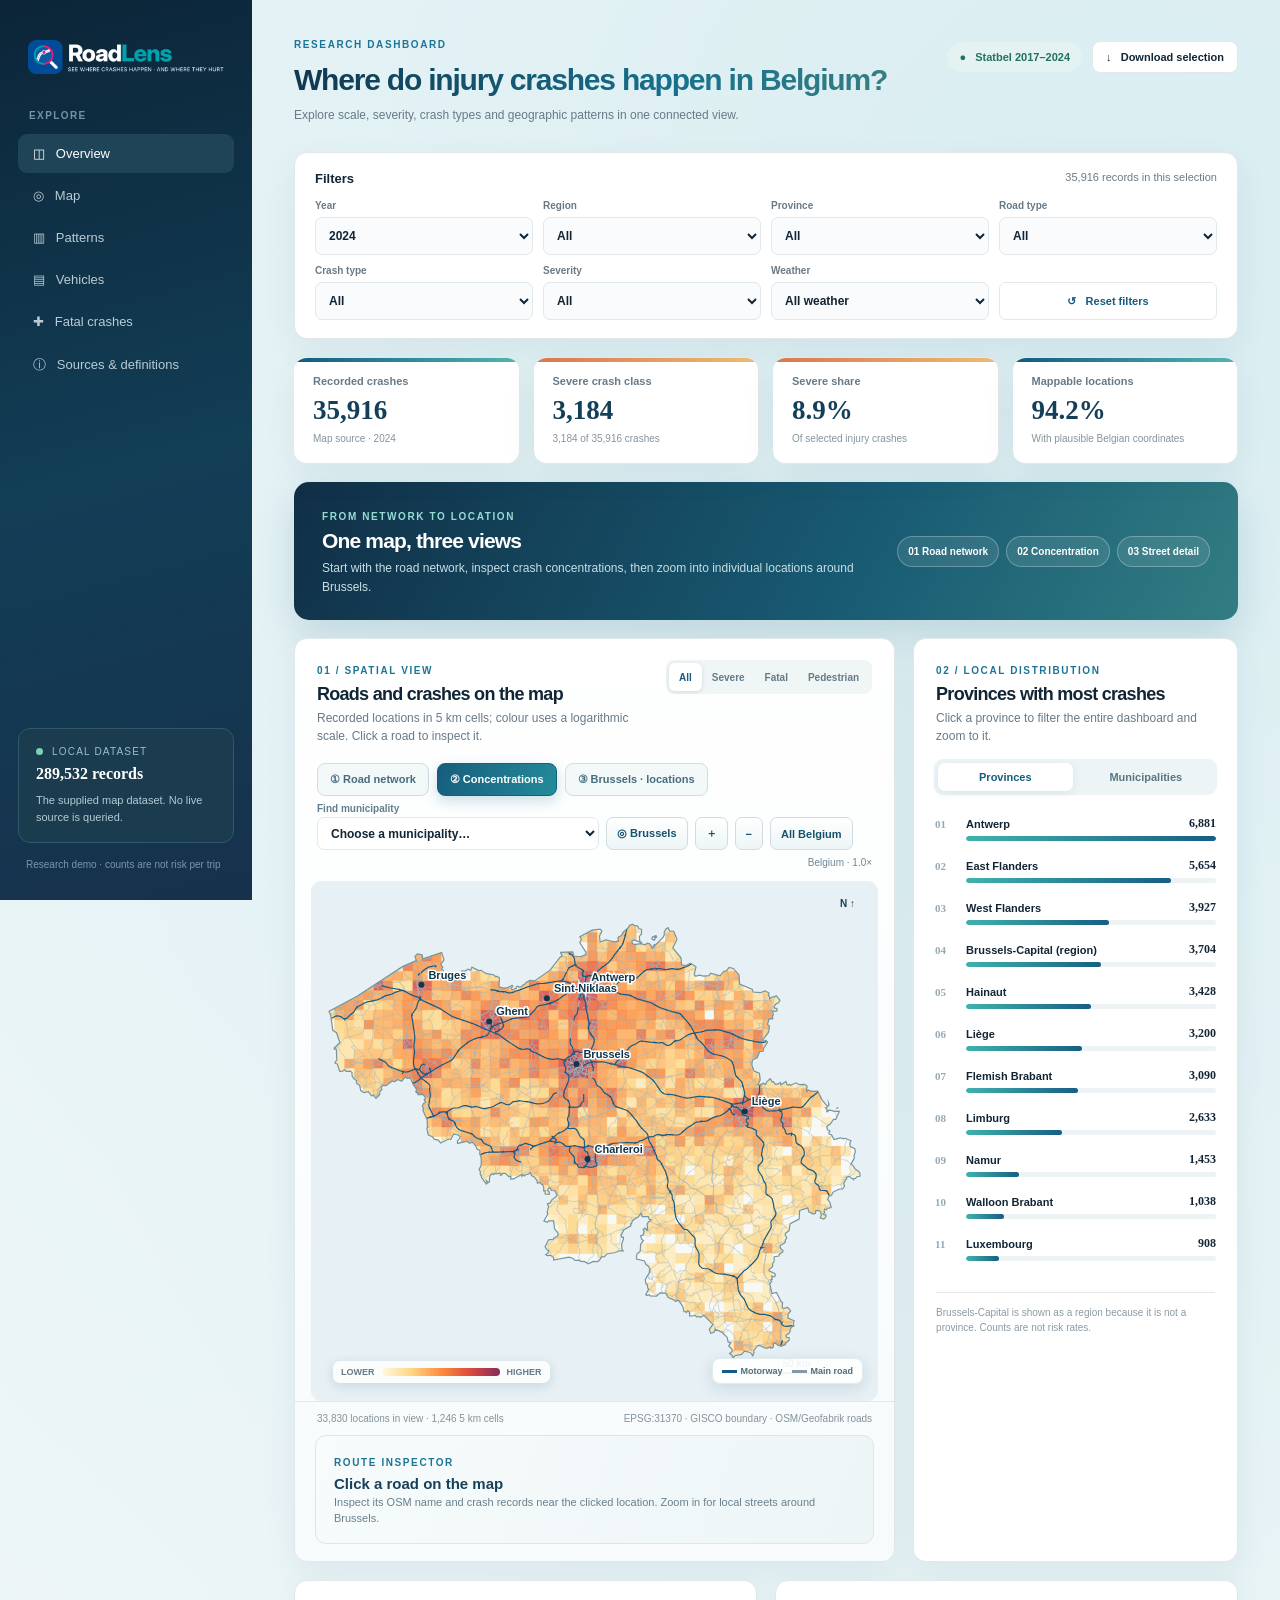
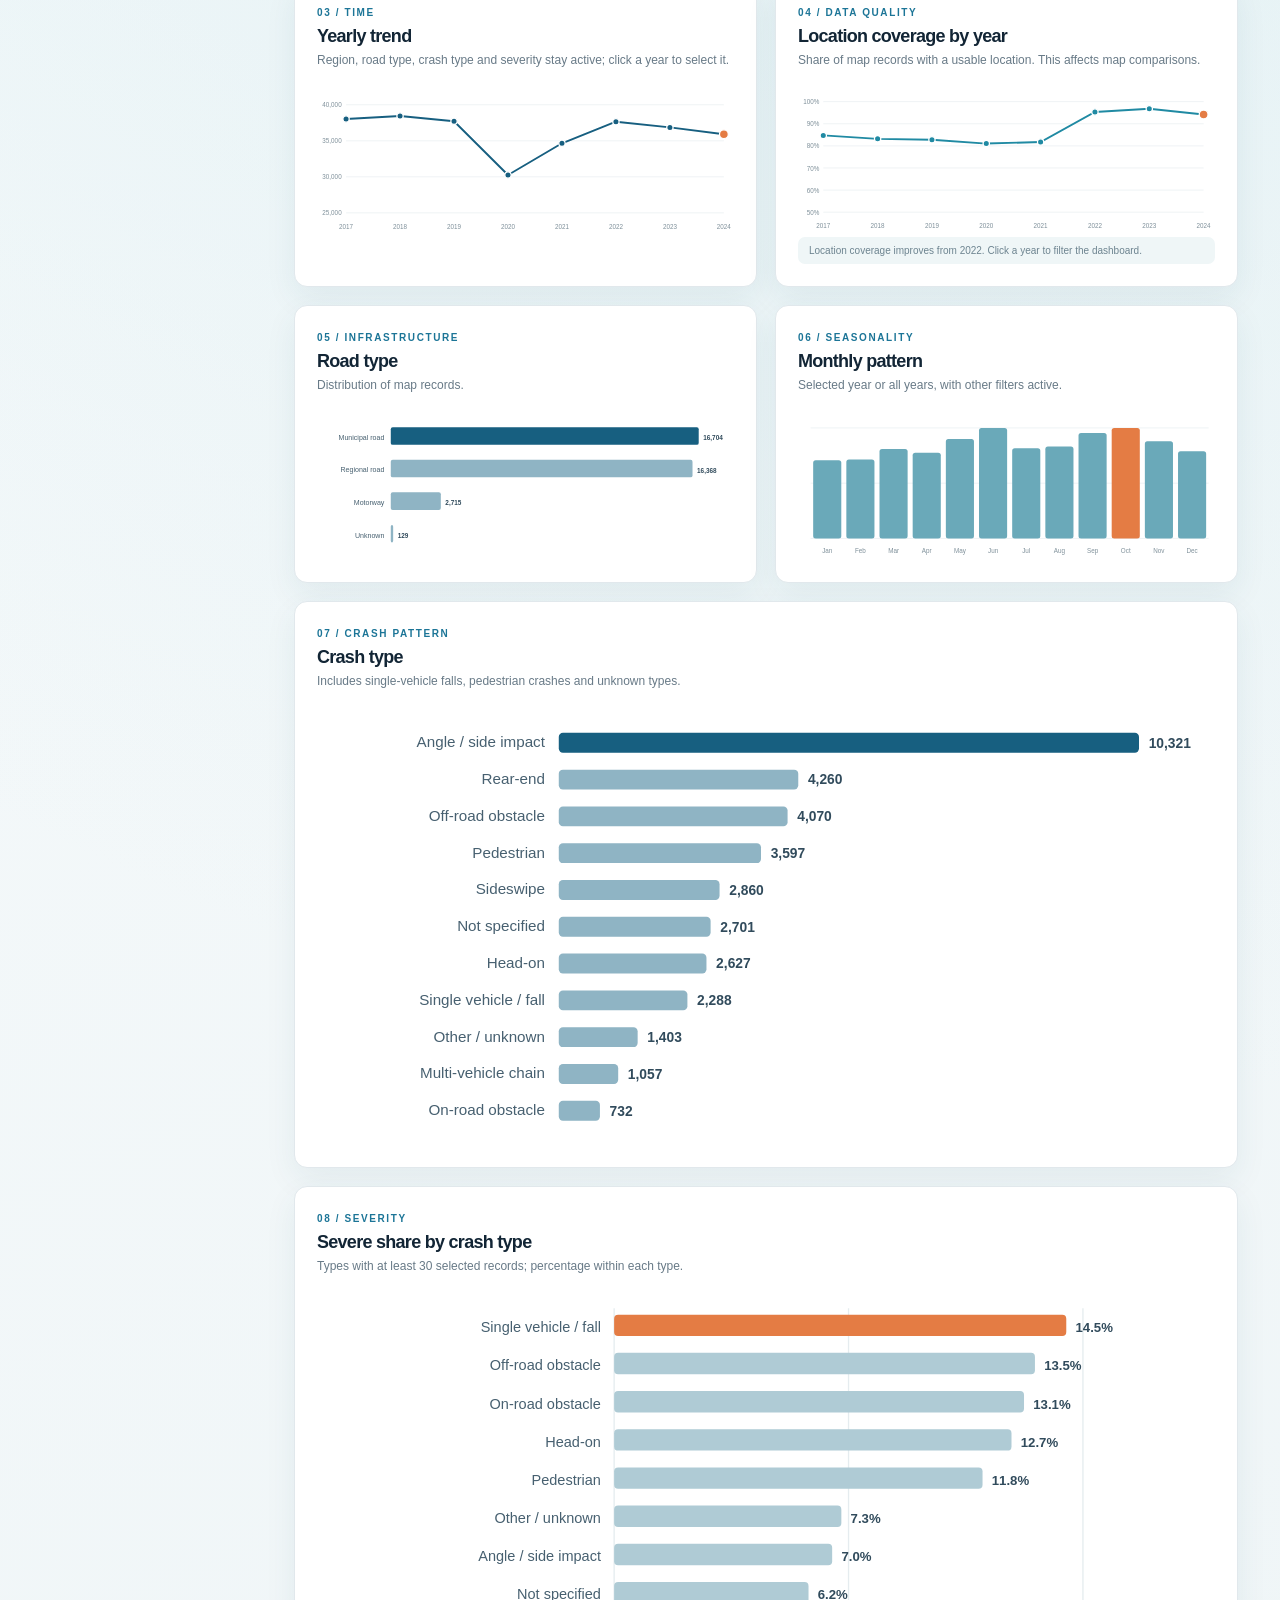
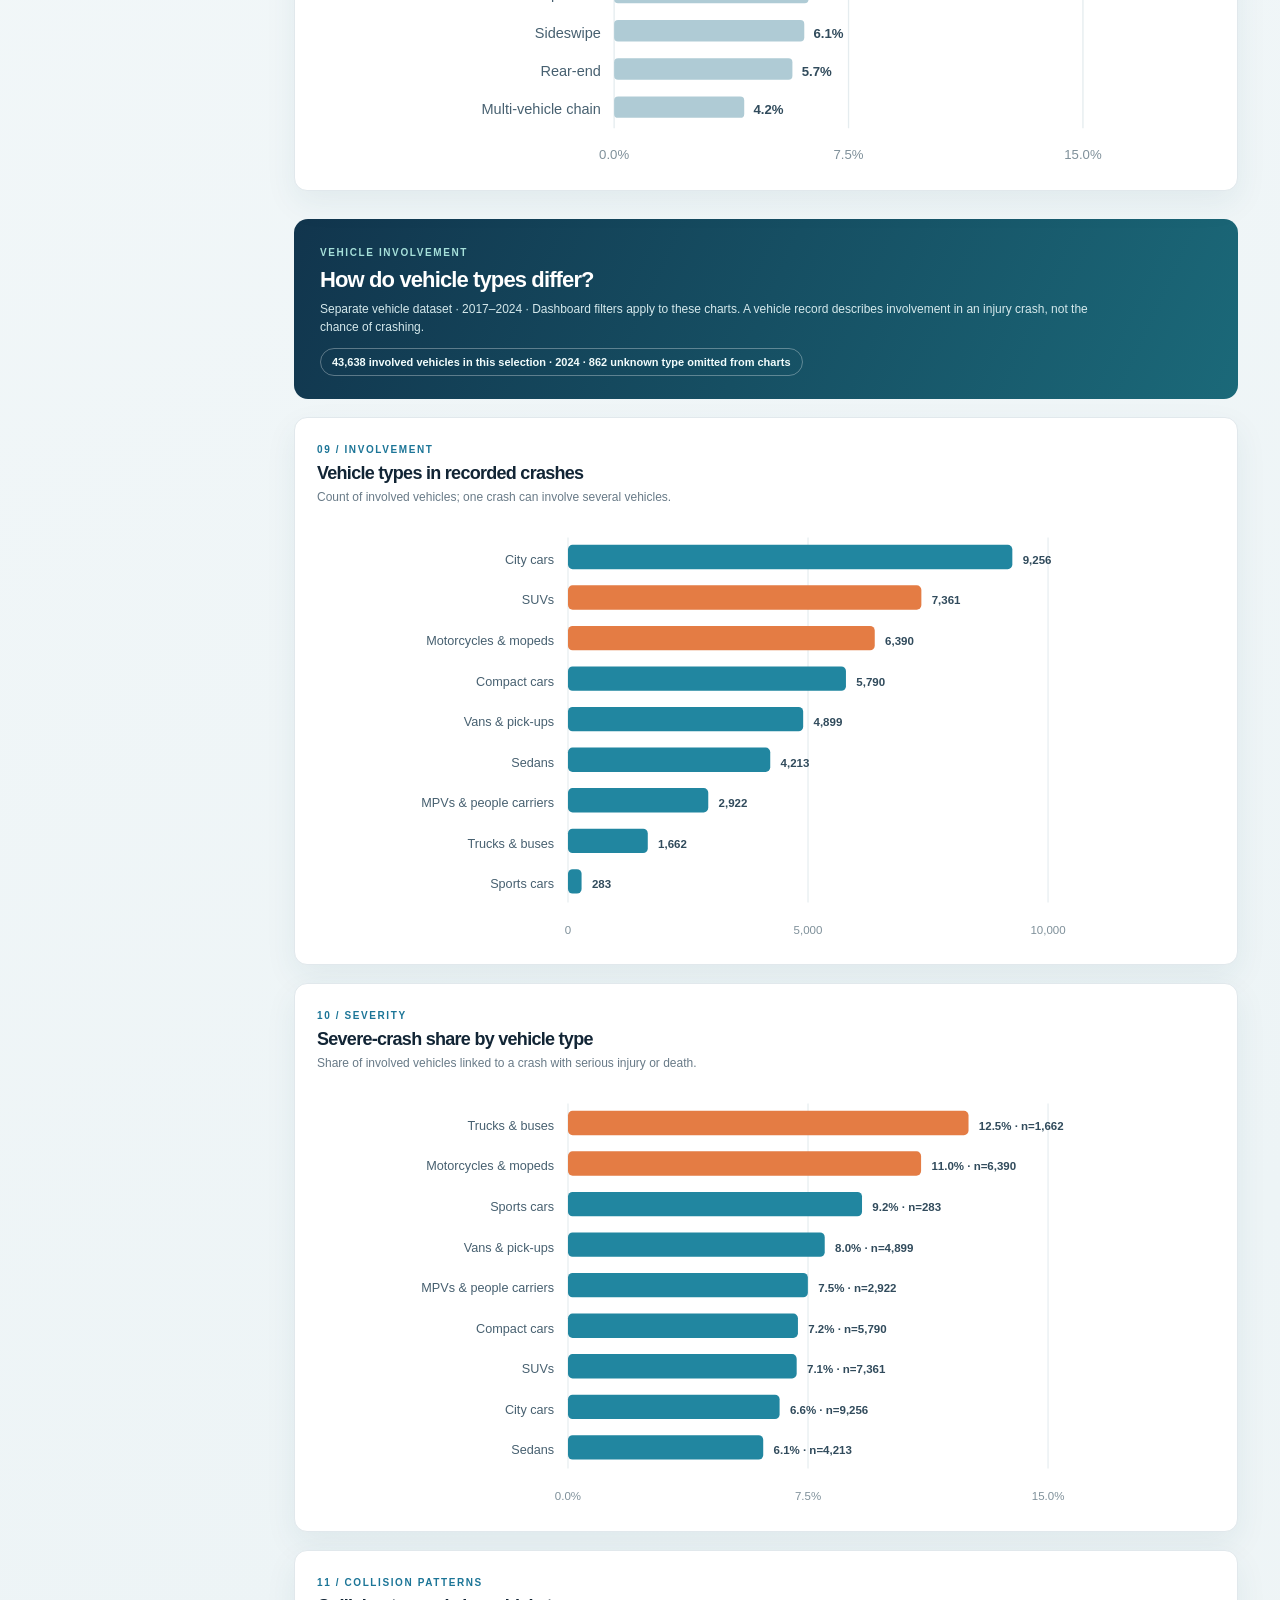
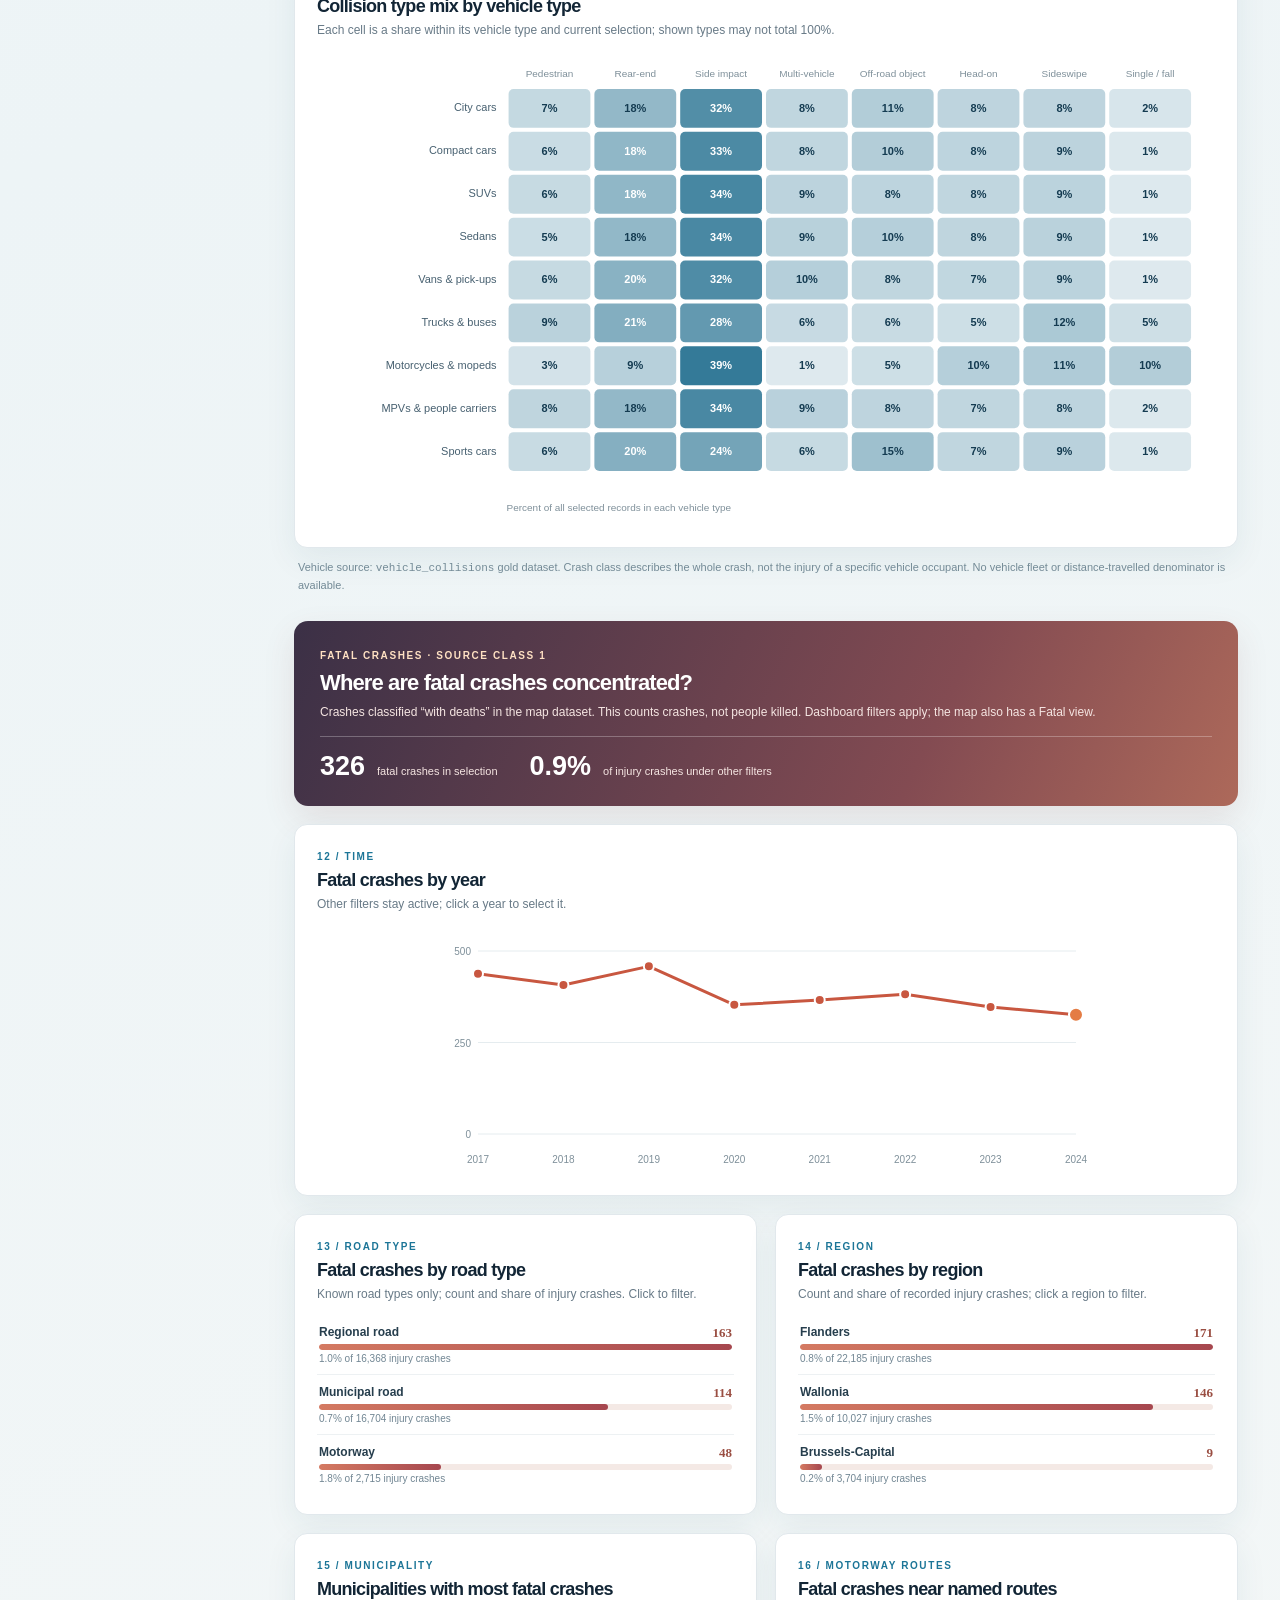
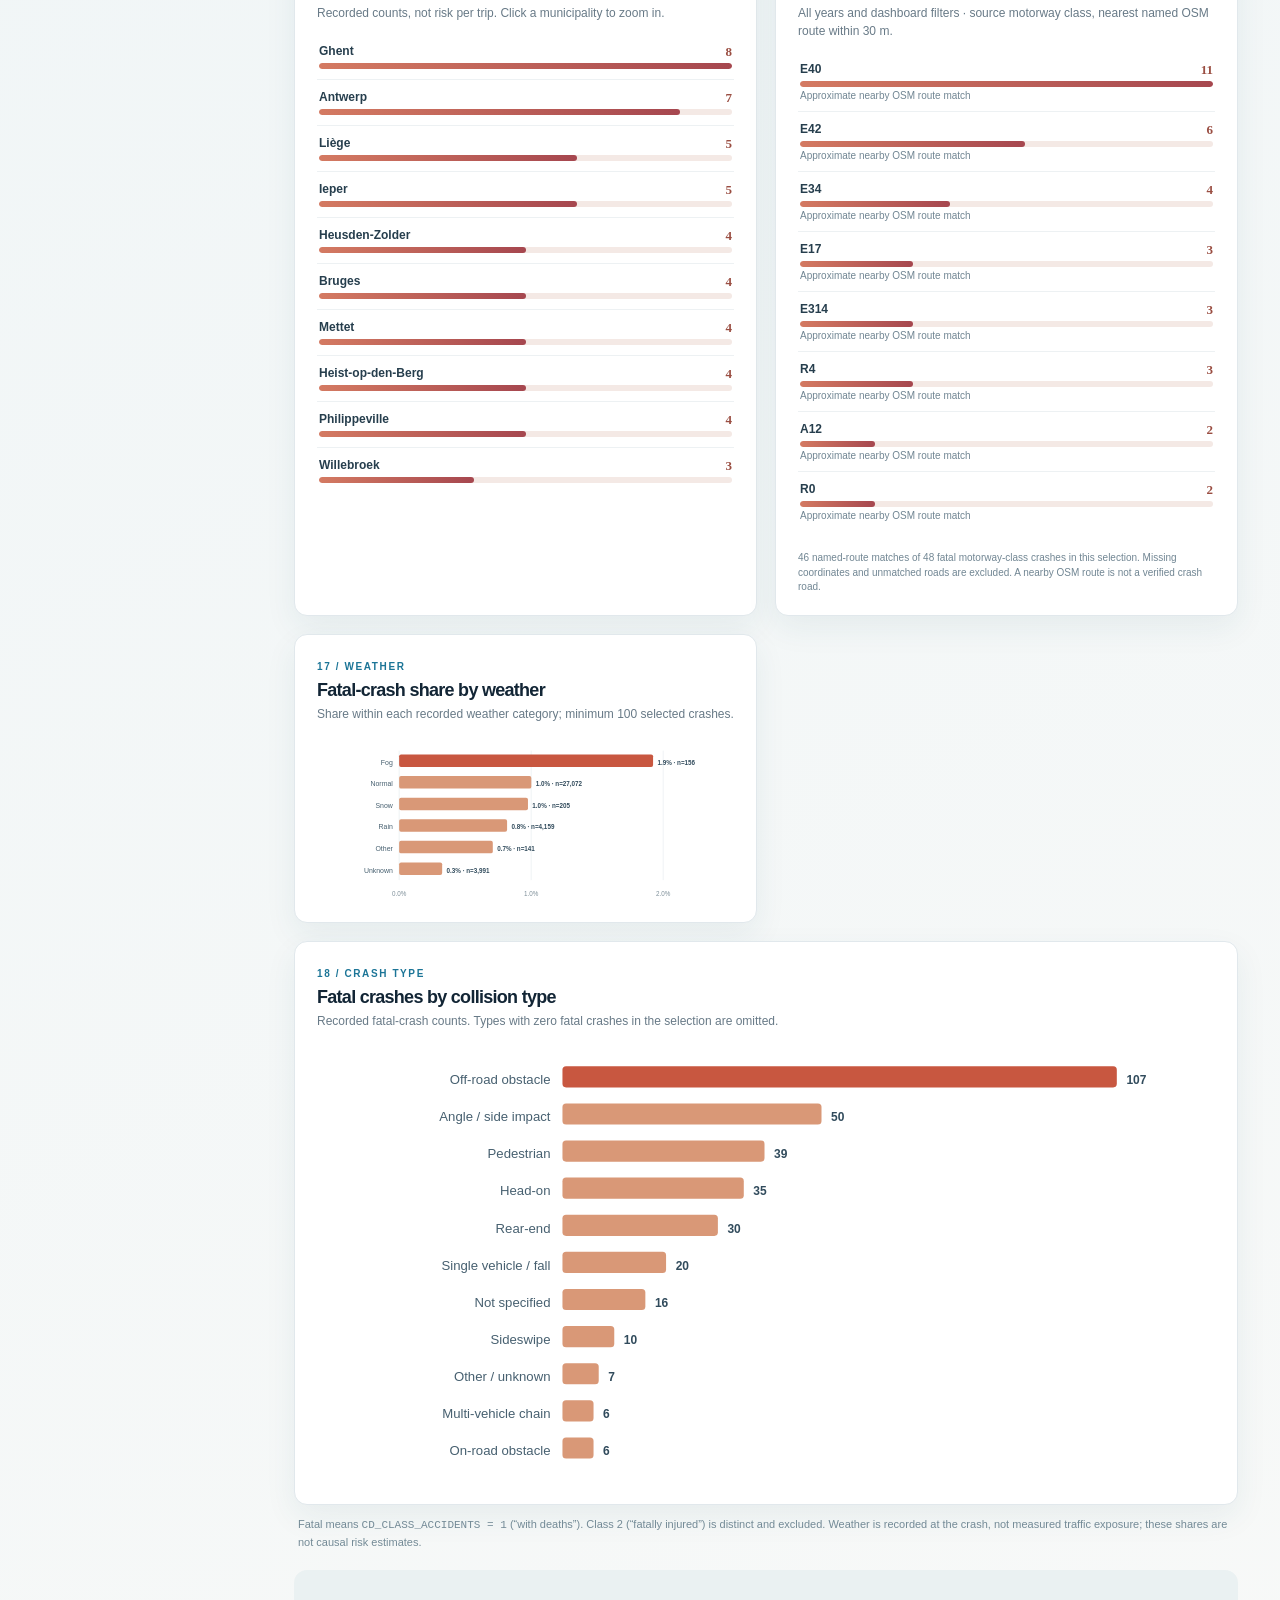
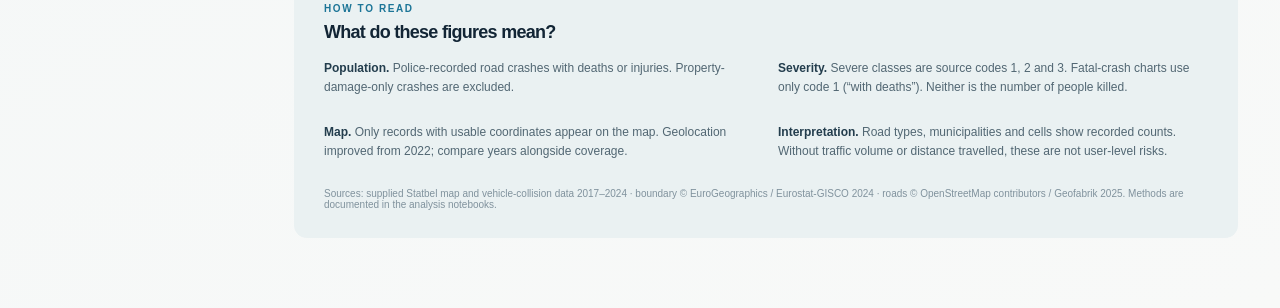
==== projects/roadlens/index.html @ 92bf84ad "Add RoadLens dashboard to portfolio projects" ====
<!doctype html><html lang="en"><head><link rel="icon" type="image/png" href="assets/roadlens-icon.png"><meta charset="utf-8"><meta name="viewport" content="width=device-width,initial-scale=1"><title>RoadLens — Belgian Road Safety Dashboard</title><link rel="stylesheet" href="styles.css"><link rel="stylesheet" href="enhancements.css"></head><body>
<div class="shell"><aside class="sidebar"><div class="brand"><img class="brand-logo" src="assets/roadlens-logo-dark.png" alt="RoadLens — See where crashes happen and where they hurt"></div><div class="navtitle">EXPLORE</div><nav><a href="#overview" class="active">◫ &nbsp; Overview</a><a href="#map-section">◎ &nbsp; Map</a><a href="#patterns">▥ &nbsp; Patterns</a><a href="#vehicles">▤ &nbsp; Vehicles</a><a href="#fatalities">✚ &nbsp; Fatal crashes</a><a href="#methods">ⓘ &nbsp; Sources & definitions</a></nav><div class="sidebox"><span class="live-dot"></span> LOCAL DATASET<br><strong>289,532 records</strong><p>The supplied map dataset. No live source is queried.</p></div><div class="sidefoot">Research demo · counts are not risk per trip</div></aside>
<main id="overview"><header class="topbar"><div><span class="eyebrow">RESEARCH DASHBOARD</span><h1>Where do injury crashes happen in Belgium?</h1><p>Explore scale, severity, crash types and geographic patterns in one connected view.</p></div><div class="topright"><span class="badge">● &nbsp; Statbel 2017–2024</span><button id="download" class="outline">↓ &nbsp; Download selection</button></div></header>
<section class="filters" aria-label="Filters"><div class="filterhead"><strong>Filters</strong><span id="scope">Loading selection…</span></div><div class="filtergrid"><label>Year<select id="year"></select></label><label>Region<select id="region"></select></label><label>Province<select id="province"></select></label><label>Road type<select id="road"></select></label><label>Crash type<select id="collision"></select></label><label>Severity<select id="severity"></select></label><label>Weather<select id="weather"></select></label><button id="reset" class="reset">↺ &nbsp; Reset filters</button></div></section>
<section class="kpis"><article class="kpi"><div>Recorded crashes</div><strong id="kpi-count">—</strong><span id="kpi-count-sub">Within current selection</span></article><article class="kpi"><div id="kpi-class-title">Severe crash class</div><strong id="kpi-severe">—</strong><span id="kpi-severe-sub">Fatal or serious injury class</span></article><article class="kpi"><div id="kpi-rate-title">Severe share</div><strong id="kpi-rate">—</strong><span id="kpi-rate-sub">Of selected injury crashes</span></article><article class="kpi"><div>Mappable locations</div><strong id="kpi-geo">—</strong><span>With plausible Belgian coordinates</span></article></section>
<section class="story-intro"><div><span class="sectionlabel">FROM NETWORK TO LOCATION</span><h2>One map, three views</h2><p>Start with the road network, inspect crash concentrations, then zoom into individual locations around Brussels.</p></div><div class="story-steps"><span>01 Road network</span><span>02 Concentration</span><span>03 Street detail</span></div></section>
<section class="grid-map" id="map-section"><article class="panel map-panel"><div class="paneltop"><div><span class="sectionlabel">01 / SPATIAL VIEW</span><h2>Roads and crashes on the map</h2><p id="map-subtitle">Choose a map view to explore patterns at the right scale.</p></div><div id="map-modes" class="segmented" role="group" aria-label="Map measure"><button data-map="all" class="chosen">All</button><button data-map="severe">Severe</button><button data-map="fatal">Fatal</button><button data-map="ped">Pedestrian</button></div></div><div class="scene-tabs" role="group" aria-label="Map view"><button data-scene="network">① Road network</button><button data-scene="heat" class="chosen">② Concentrations</button><button data-scene="detail">③ Brussels · locations</button></div><div class="map-controls"><label for="city">Find municipality <select id="city"><option value="">Choose a municipality…</option></select></label><button id="zoom-brussels" class="map-button">◎ Brussels</button><button id="zoom-in" class="map-button" aria-label="Zoom in">＋</button><button id="zoom-out" class="map-button" aria-label="Zoom out">−</button><button id="zoom-home" class="map-button">All Belgium</button><span id="zoom-level" class="zoom-level">Belgium · 5 km grid</span></div><div class="map-wrap"><canvas id="map" aria-label="Zoomable map of Belgium with roads, crash grid and locations"></canvas><div id="map-tip" class="map-tip" hidden></div><div id="map-legend" class="map-legend"><span>LOWER</span><i></i><span>HIGHER</span></div><div class="road-legend"><span><i class="motorway-line"></i>Motorway</span><span><i class="major-line"></i>Main road</span><span id="local-key"><i class="local-line"></i>Local street</span></div></div><div class="map-footer"><span id="map-note">—</span><span>EPSG:31370 · GISCO boundary · OSM/Geofabrik roads</span></div><div id="route-panel" class="route-panel"><div><span class="sectionlabel">ROUTE INSPECTOR</span><h3>Click a road on the map</h3><p>Inspect its OSM name and crash records near the clicked location. Zoom in for local streets around Brussels.</p></div></div></article><article class="panel municipalities"><div class="paneltop"><div><span class="sectionlabel">02 / LOCAL DISTRIBUTION</span><h2 id="local-title">Provinces with most crashes</h2><p id="local-subtitle">Click a province to filter the entire dashboard and zoom to it.</p></div></div><div class="local-tabs" role="group" aria-label="Local ranking"><button id="show-provinces" class="chosen">Provinces</button><button id="show-municipalities">Municipalities</button></div><div id="province-list" class="rank-list"></div><div id="municipality-list" class="rank-list" hidden></div><div id="local-footnote" class="footnote">Brussels-Capital is shown as a region because it is not a province. Counts are not risk rates.</div></article></section>
<section class="charts" id="patterns"><article class="panel"><div class="paneltop"><div><span class="sectionlabel">03 / TIME</span><h2>Yearly trend</h2><p id="trend-desc">Other filters stay active; the selected year is highlighted.</p></div></div><div id="trend" class="chart"></div></article><article class="panel"><div class="paneltop"><div><span class="sectionlabel">04 / DATA QUALITY</span><h2>Location coverage by year</h2><p>Share of map records with a usable location. This affects map comparisons.</p></div></div><div id="coverage-chart" class="chart"></div></article><article class="panel"><div class="paneltop"><div><span class="sectionlabel">05 / INFRASTRUCTURE</span><h2>Road type</h2><p>Distribution of map records.</p></div></div><div id="road-chart" class="chart"></div></article><article class="panel"><div class="paneltop"><div><span class="sectionlabel">06 / SEASONALITY</span><h2>Monthly pattern</h2><p>Selected year or all years, with other filters active.</p></div></div><div id="month-chart" class="chart"></div></article><article class="panel wide"><div class="paneltop"><div><span class="sectionlabel">07 / CRASH PATTERN</span><h2>Crash type</h2><p>Includes single-vehicle falls, pedestrian crashes and unknown types.</p></div></div><div id="collision-chart" class="chart bars"></div></article><article class="panel wide"><div class="paneltop"><div><span class="sectionlabel">08 / SEVERITY</span><h2 id="severity-chart-title">Severe share by crash type</h2><p id="severity-chart-note">Types with at least 30 selected records; percentage within each type.</p></div></div><div id="severity-chart" class="chart bars"></div></article></section>
<section class="vehicle-section" id="vehicles"><div class="vehicle-intro"><span class="sectionlabel">VEHICLE INVOLVEMENT</span><h2>How do vehicle types differ?</h2><p>Separate vehicle dataset · 2017–2024 · Dashboard filters apply to these charts. A vehicle record describes involvement in an injury crash, not the chance of crashing.</p><span id="vehicle-scope" class="vehicle-scope">Loading vehicle summaries…</span></div><div class="charts vehicle-charts"><article class="panel wide"><div class="paneltop"><div><span class="sectionlabel">09 / INVOLVEMENT</span><h2>Vehicle types in recorded crashes</h2><p>Count of involved vehicles; one crash can involve several vehicles.</p></div></div><div id="vehicle-count-chart" class="chart vehicle-chart"></div></article><article class="panel wide"><div class="paneltop"><div><span class="sectionlabel">10 / SEVERITY</span><h2 id="vehicle-severity-title">Severe-crash share by vehicle type</h2><p id="vehicle-severity-note">Share of involved vehicles linked to a crash with serious injury or death.</p></div></div><div id="vehicle-severity-chart" class="chart vehicle-chart"></div></article><article class="panel wide"><div class="paneltop"><div><span class="sectionlabel">11 / COLLISION PATTERNS</span><h2>Collision type mix by vehicle type</h2><p>Each cell is a share within its vehicle type and current selection; shown types may not total 100%.</p></div></div><div id="vehicle-mix-chart" class="chart vehicle-heatmap"></div></article></div><p class="vehicle-footnote">Vehicle source: <code>vehicle_collisions</code> gold dataset. Crash class describes the whole crash, not the injury of a specific vehicle occupant. No vehicle fleet or distance-travelled denominator is available.</p></section><section class="fatal-section" id="fatalities"><div class="fatal-intro"><span class="sectionlabel">FATAL CRASHES · SOURCE CLASS 1</span><h2>Where are fatal crashes concentrated?</h2><p>Crashes classified “with deaths” in the map dataset. This counts crashes, not people killed. Dashboard filters apply; the map also has a Fatal view.</p><div class="fatal-summary"><strong id="fatal-count">—</strong><span>fatal crashes in selection</span><strong id="fatal-share">—</strong><span>of injury crashes under other filters</span></div></div><div class="charts fatal-charts fatal-trend-top"><article class="panel wide"><div class="paneltop"><div><span class="sectionlabel">12 / TIME</span><h2>Fatal crashes by year</h2><p>Other filters stay active; click a year to select it.</p></div></div><div id="fatal-trend-chart" class="chart"></div></article></div><div class="charts fatal-charts fatal-breakdowns"><article class="panel"><div class="paneltop"><div><span class="sectionlabel">13 / ROAD TYPE</span><h2>Fatal crashes by road type</h2><p>Known road types only; count and share of injury crashes. Click to filter.</p></div></div><div id="fatal-road-chart" class="fatal-rank-list"></div></article><article class="panel"><div class="paneltop"><div><span class="sectionlabel">14 / REGION</span><h2>Fatal crashes by region</h2><p>Count and share of recorded injury crashes; click a region to filter.</p></div></div><div id="fatal-region-chart" class="fatal-rank-list"></div></article><article class="panel"><div class="paneltop"><div><span class="sectionlabel">15 / MUNICIPALITY</span><h2>Municipalities with most fatal crashes</h2><p>Recorded counts, not risk per trip. Click a municipality to zoom in.</p></div></div><div id="fatal-municipality-chart" class="fatal-rank-list"></div></article><article class="panel"><div class="paneltop"><div><span class="sectionlabel">16 / MOTORWAY ROUTES</span><h2>Fatal crashes near named routes</h2><p>All years and dashboard filters · source motorway class, nearest named OSM route within 30 m.</p></div></div><div id="fatal-route-chart" class="fatal-rank-list"></div><p id="fatal-route-note" class="fatal-rank-note">Approximate location matching.</p></article></div><div class="charts fatal-charts"><article class="panel"><div class="paneltop"><div><span class="sectionlabel">17 / WEATHER</span><h2 id="fatal-weather-title">Fatal-crash share by weather</h2><p id="fatal-weather-note">Share within each recorded weather category; minimum 100 selected crashes.</p></div></div><div id="fatal-weather-chart" class="chart"></div></article><article class="panel wide"><div class="paneltop"><div><span class="sectionlabel">18 / CRASH TYPE</span><h2>Fatal crashes by collision type</h2><p>Recorded fatal-crash counts. Types with zero fatal crashes in the selection are omitted.</p></div></div><div id="fatal-type-chart" class="chart bars"></div></article></div><p class="fatal-footnote">Fatal means <code>CD_CLASS_ACCIDENTS = 1</code> (“with deaths”). Class 2 (“fatally injured”) is distinct and excluded. Weather is recorded at the crash, not measured traffic exposure; these shares are not causal risk estimates.</p></section><section id="methods" class="methods"><div><span class="sectionlabel">HOW TO READ</span><h2>What do these figures mean?</h2></div><div class="methodgrid"><p><strong>Population.</strong> Police-recorded road crashes with deaths or injuries. Property-damage-only crashes are excluded.</p><p><strong>Severity.</strong> Severe classes are source codes 1, 2 and 3. Fatal-crash charts use only code 1 (“with deaths”). Neither is the number of people killed.</p><p><strong>Map.</strong> Only records with usable coordinates appear on the map. Geolocation improved from 2022; compare years alongside coverage.</p><p><strong>Interpretation.</strong> Road types, municipalities and cells show recorded counts. Without traffic volume or distance travelled, these are not user-level risks.</p></div><p class="source">Sources: supplied Statbel map and vehicle-collision data 2017–2024 · boundary © EuroGeographics / Eurostat-GISCO 2024 · roads © OpenStreetMap contributors / Geofabrik 2025. Methods are documented in the analysis notebooks.</p></section>
</main></div><script src="vehicleCharts.js?v=fatal-filter-20261109"></script><script src="fatalCharts.js?v=fatal-trend-first-20261109"></script><script src="app.js?v=fatal-routes-all-years-20261109"></script><script src="map.js?v=fatal-filter-20261109"></script><script src="charts.js?v=coverage-50-100"></script></body></html>
---- projects/roadlens/styles.css ----
:root{--ink:#122535;--muted:#687a87;--blue:#165c80;--blue2:#1c7597;--orange:#e98247;--line:#e1e8ec;--bg:#f3f7f8;--shadow:0 8px 30px rgba(23,60,79,.055)}*{box-sizing:border-box}html{scroll-behavior:smooth}body{margin:0;background:var(--bg);font-family:'DM Sans',sans-serif;color:var(--ink)}button,select{font:inherit}button{cursor:pointer}.shell{display:flex;min-height:100vh}.sidebar{width:252px;min-width:252px;background:#112a3b;color:#d7e5eb;min-height:100vh;position:sticky;top:0;height:100vh;padding:30px 18px;display:flex;flex-direction:column}.brand{display:flex;gap:12px;align-items:center;padding:4px 7px 38px}.brandmark{width:42px;height:42px;border-radius:11px;background:#e8f2f1;color:#123f51;font:800 17px Manrope;display:grid;place-items:center}.brandmark span{color:#e98247}.brand strong{font:700 14px Manrope;display:block;color:#fff}.brand small{font-size:11px;color:#91adbb;display:block;margin-top:4px}.navtitle{font-size:10px;letter-spacing:.14em;font-weight:700;color:#6d94a8;margin:0 11px 10px}nav a{display:block;text-decoration:none;color:#b9cbd4;padding:12px 15px;border-radius:9px;font-size:13px;margin:3px 0}nav a:hover,nav a.active{background:#1f4357;color:#fff}.sidebox{margin-top:auto;background:#1b3c4e;border:1px solid #31586b;border-radius:12px;padding:17px;font-size:10px;letter-spacing:.12em;color:#97bfcd}.sidebox strong{display:block;font:700 16px Manrope;color:#fff;letter-spacing:0;margin-top:8px}.sidebox p{font-size:11px;letter-spacing:0;line-height:1.5;color:#b3cbd5;margin:9px 0 0}.live-dot{display:inline-block;width:7px;height:7px;border-radius:50%;background:#79d3b0;margin-right:5px}.sidefoot{font-size:10px;color:#7798a9;margin:16px 8px 0}main{max-width:1600px;width:100%;padding:34px 42px 70px;margin:auto}.topbar{display:flex;justify-content:space-between;align-items:flex-start;gap:24px;margin-bottom:28px}.eyebrow,.sectionlabel{font-size:10px;letter-spacing:.16em;font-weight:800;color:var(--blue2)}h1,h2{font-family:Manrope,sans-serif;letter-spacing:-.04em}h1{font-size:30px;line-height:1.2;margin:10px 0 8px}h2{font-size:18px;margin:6px 0 4px}.topbar p,.paneltop p{margin:0;color:var(--muted);font-size:12px;line-height:1.5}.topright{display:flex;align-items:center;gap:10px;padding-top:7px}.badge{background:#e4f2f2;color:#20725e;border-radius:20px;padding:9px 12px;font-size:11px;font-weight:700;white-space:nowrap}.outline{background:#fff;border:1px solid var(--line);border-radius:8px;padding:9px 13px;color:var(--ink);font-size:11px;font-weight:700;white-space:nowrap}.outline:hover,.reset:hover{border-color:var(--blue)}.filters,.panel,.kpi{background:#fff;border:1px solid var(--line);box-shadow:var(--shadow);border-radius:13px}.filters{padding:18px 20px;margin-bottom:18px}.filterhead{display:flex;justify-content:space-between;font-size:13px;margin-bottom:14px}.filterhead span{font-size:11px;color:var(--muted)}.filtergrid{display:grid;grid-template-columns:90px 1fr 1fr 1.3fr 1fr auto;gap:10px;align-items:end}.filtergrid label{display:block;font-size:10px;font-weight:700;color:var(--muted)}select{width:100%;height:38px;border:1px solid var(--line);background:#f9fbfc;border-radius:7px;color:var(--ink);padding:0 9px;margin-top:6px;font-size:12px;outline:0}select:focus,button:focus-visible{outline:2px solid var(--blue2);outline-offset:2px}.reset{height:38px;border:1px solid var(--line);background:#fff;border-radius:7px;padding:0 12px;color:var(--blue);font-size:11px;font-weight:700}.kpis{display:grid;grid-template-columns:repeat(4,1fr);gap:14px;margin-bottom:18px}.kpi{padding:17px 19px;border-left:3px solid #d6e6ec}.kpi:nth-child(2){border-left-color:#ec9a72}.kpi div{font-size:11px;color:var(--muted);font-weight:600}.kpi strong{font:800 27px Manrope;display:block;margin:8px 0 2px}.kpi span{font-size:10px;color:#83949d}.grid-map{display:grid;grid-template-columns:minmax(0,1.85fr) minmax(290px,1fr);gap:18px;margin-bottom:18px}.panel{min-width:0;overflow:hidden}.paneltop{display:flex;justify-content:space-between;gap:15px;padding:21px 22px 10px}.segmented{display:flex;background:#f0f5f6;border-radius:8px;padding:3px;height:34px;white-space:nowrap}.segmented button{border:0;background:transparent;color:#647b87;padding:0 10px;border-radius:6px;font-size:10px;font-weight:700}.segmented button.chosen{background:#fff;color:var(--blue);box-shadow:0 1px 4px #b2c5ce88}.map-wrap{height:440px;position:relative;margin:0 16px}.map-wrap canvas{width:100%;height:100%;display:block}.map-tip{position:absolute;background:#102c3d;color:white;padding:8px 10px;border-radius:7px;font-size:11px;pointer-events:none;z-index:4;box-shadow:0 7px 18px #153d4c44}.map-legend{position:absolute;bottom:18px;left:22px;display:flex;align-items:center;gap:7px;font-size:9px;font-weight:700;color:var(--muted)}.map-legend i{width:118px;height:8px;border-radius:8px;background:linear-gradient(90deg,#d4e8eb,#4da6b0,#114f72)}.map-footer{display:flex;justify-content:space-between;border-top:1px solid var(--line);font-size:10px;color:#84939d;padding:11px 22px}.rank-list{padding:8px 21px 2px}.rank{display:grid;grid-template-columns:24px 1fr auto;gap:7px;align-items:center;margin:13px 0}.rank .index{font:800 11px Manrope;color:#95a9b5}.rank .name{font-size:11px;font-weight:700;overflow:hidden;text-overflow:ellipsis;white-space:nowrap}.rank .value{font:800 12px Manrope}.rank .track{grid-column:2/4;height:5px;background:#edf2f4;border-radius:8px;overflow:hidden;margin-top:-2px}.rank .fill{height:100%;background:var(--blue);border-radius:8px}.footnote{color:#8b9ba4;font-size:10px;line-height:1.5;border-top:1px solid var(--line);margin:16px 22px 0;padding:12px 0}.charts{display:grid;grid-template-columns:1fr 1fr;gap:18px}.charts .wide{grid-column:1/-1}.chart{padding:10px 22px 22px;min-height:240px}.chart svg{width:100%;height:235px}.bars{min-height:300px}.bars svg{height:315px}.axis-text{font-size:10px;fill:#7f909a}.value-text{font-size:10px;fill:#314b5c;font-weight:700}.bar-label{font-size:11px;fill:#476070}.methods{margin-top:20px;background:#eaf1f2;border-radius:13px;padding:28px 30px}.methodgrid{display:grid;grid-template-columns:repeat(2,1fr);gap:3px 24px}.methodgrid p{font-size:12px;line-height:1.55;color:#526773}.methodgrid strong{color:#233d4d}.source{font-size:10px;color:#80929d;margin:15px 0 0}.empty{font-size:13px;color:var(--muted);padding:35px 0;text-align:center}@media(max-width:1100px){.sidebar{width:200px;min-width:200px}main{padding:26px}.filtergrid{grid-template-columns:repeat(3,1fr)}.kpis{grid-template-columns:repeat(2,1fr)}.grid-map{grid-template-columns:1fr}.rank-list{display:grid;grid-template-columns:1fr 1fr;gap:0 30px}}@media(max-width:680px){.shell{display:block}.sidebar{width:100%;min-height:0;height:auto;position:static;padding:12px 18px}.brand{padding:0}.sidebar nav,.navtitle,.sidebox,.sidefoot{display:none}main{padding:22px 13px}.topbar,.topright{display:block}.topright{margin-top:13px}.badge{display:inline-block;margin-right:8px}.filtergrid{grid-template-columns:repeat(2,1fr)}.kpis,.charts,.methodgrid{grid-template-columns:1fr}.charts .wide{grid-column:auto}.paneltop{display:block}.segmented{display:inline-flex;margin-top:12px}.map-wrap{height:350px}.rank-list{display:block}.map-footer{display:block}.map-footer span{display:block;margin:3px 0}h1{font-size:25px}}
---- projects/roadlens/enhancements.css ----
/* Presentatielaag voor de interactieve kaart en rijkere kleurverlopen. */
body{background:radial-gradient(circle at 88% 3%,#d9edf1 0,transparent 30%),linear-gradient(155deg,#f8fbfc 0%,#edf4f6 56%,#f8f9f8 100%)}
.sidebar{background:linear-gradient(165deg,#0c2538 0%,#123e56 52%,#17314c 100%)}
.brandmark{background:linear-gradient(135deg,#d5f2ed,#e7ecfb);box-shadow:0 7px 25px #061c2b55}
.topbar h1{background:linear-gradient(100deg,#11374f,#17718e 65%,#367e82);background-clip:text;-webkit-background-clip:text;color:transparent}
.kpi{border-left:0;position:relative;overflow:hidden}
.kpi:before{content:"";position:absolute;inset:0 0 auto;height:4px;background:linear-gradient(90deg,#0f5b82,#52b5b0)}
.kpi:nth-child(2):before,.kpi:nth-child(3):before{background:linear-gradient(90deg,#d9774c,#edbb73)}
.kpi strong{color:#143f58}
.filters,.panel,.kpi{box-shadow:0 12px 32px #1b526112}
.map-panel{background:linear-gradient(180deg,#fff 0%,#f7fbfc 100%)}
.map-controls{display:flex;align-items:end;gap:7px;padding:5px 22px 4px;flex-wrap:wrap}
.map-controls label{font-size:10px;font-weight:800;color:#627d8d;min-width:195px}
.map-controls select{height:33px;margin-top:3px;background:#fff}
.map-button{height:33px;border:1px solid #cddde3;border-radius:7px;padding:0 10px;background:linear-gradient(180deg,#fff,#edf5f6);color:#16516e;font-weight:750;font-size:11px}
.map-button:hover{background:linear-gradient(180deg,#dff2ef,#d1e9ee);border-color:#8cb9c8}
.zoom-level{margin-left:auto;font-size:10px;color:#6d8796;padding-bottom:9px;white-space:nowrap}
.map-wrap{background:linear-gradient(135deg,#e1eff3,#f2f8f7);border-radius:11px;overflow:hidden}
.map-wrap canvas{cursor:grab;touch-action:none}
.map-wrap canvas.dragging{cursor:grabbing}
.map-legend{background:#ffffffda;padding:6px 8px;border-radius:7px;box-shadow:0 3px 12px #12394b22}
.map-legend i{background:linear-gradient(90deg,#eff7f5,#90d6d2,#3797b1,#18588c,#6f337e,#dc484e)}
.map-tip{max-width:255px;line-height:1.45;background:linear-gradient(150deg,#0d3045,#184d63);border:1px solid #5d91a4}
.map-tip small{color:#bdd3da}
.rank{cursor:pointer;border-radius:7px;padding:4px 5px;margin:9px -5px;transition:background .15s}
.rank:hover,.rank:focus-visible{background:#eaf4f5;outline:0}
.rank .fill{background:linear-gradient(90deg,#40b2ad,#175e84)}
@media(max-width:680px){.map-controls{padding:5px 13px}.map-controls label{width:100%}.zoom-level{width:100%;margin:0;padding:1px 0}.map-wrap{margin:0 10px}}
.story-intro{display:flex;align-items:center;justify-content:space-between;gap:25px;margin:5px 0 18px;padding:24px 28px;border-radius:15px;background:linear-gradient(118deg,#102f46 0%,#185b73 60%,#327d83 100%);color:white;box-shadow:0 16px 38px #1a59782b}
.story-intro .sectionlabel{color:#95ddd4}.story-intro h2{font-size:21px;margin:5px 0 6px}.story-intro p{margin:0;font-size:12px;color:#c9dfe3;max-width:650px;line-height:1.55}
.story-steps{display:flex;gap:7px;white-space:nowrap}.story-steps span{font-size:10px;font-weight:800;padding:9px 10px;border-radius:30px;background:#ffffff18;border:1px solid #ffffff45}
.scene-tabs{display:flex;gap:8px;padding:8px 22px 2px}.scene-tabs button{border:1px solid #cddfe4;background:#f3f8f9;border-radius:8px;padding:9px 12px;color:#466d7d;font-size:11px;font-weight:800}.scene-tabs button.chosen{color:white;border-color:#175d7d;background:linear-gradient(110deg,#175d7d,#248b9a);box-shadow:0 5px 14px #1b77973c}.scene-tabs button:hover{border-color:#4d9aaa}
.map-wrap{height:520px}.map-legend i{background:linear-gradient(90deg,#fff8e0,#fed785,#fd8d3c,#dc493e,#842d5b)}
.road-legend{position:absolute;right:15px;bottom:17px;display:flex;gap:9px;background:#fffffff0;border:1px solid #e1ebee;border-radius:8px;padding:7px 9px;color:#536d7a;font-size:9px;font-weight:700;box-shadow:0 4px 16px #123b4c20}.road-legend span{display:flex;align-items:center;gap:4px}.road-legend i{display:inline-block;width:15px;height:3px}.motorway-line{background:#165b82}.major-line{background:#8199a8}.local-line{background:#bbcad0}
.chart-callout{font-size:10px;color:#6d8490;background:#eff6f7;padding:8px 11px;border-radius:7px;margin-top:3px}.chart-hit{cursor:pointer}.chart-hit:hover circle{stroke:#0d405d;stroke-width:3}
[hidden]{display:none!important}
@media(max-width:1100px){.story-intro{display:block}.story-steps{margin-top:14px}}
@media(max-width:680px){.story-intro{padding:19px}.story-steps{overflow:auto}.scene-tabs{padding:8px 12px;overflow:auto}.scene-tabs button{white-space:nowrap}.map-wrap{height:410px}.road-legend{left:8px;right:auto;bottom:48px;flex-wrap:wrap}}
.route-panel{margin:0 20px 17px;padding:16px 18px;border:1px solid #d9e8ec;border-radius:11px;background:linear-gradient(110deg,#f7fbfb,#edf5f7);display:flex;align-items:center;justify-content:space-between;flex-wrap:wrap;gap:8px 20px}
.route-panel h3{margin:5px 0 3px;color:#16415a;font:800 15px Manrope,sans-serif}.route-panel p{margin:0;color:#69808e;font-size:11px;line-height:1.45}.route-stats{display:flex;gap:9px;flex-wrap:wrap}.route-stats span{background:#fff;border:1px solid #dfebee;border-radius:8px;padding:8px 10px;font-size:10px;color:#667d89}.route-stats strong{display:block;color:#134c68;font-size:15px}.route-panel .route-caveat{flex-basis:100%;border-top:1px solid #dfebee;padding-top:7px;font-size:10px}
.chart svg,.bars svg{display:block;width:100%;height:auto}.chart{min-height:0}.chart-hit{cursor:pointer}
@media(max-width:1250px){.charts{grid-template-columns:1fr}.charts .wide{grid-column:auto}}
.filtergrid{grid-template-columns:repeat(4,minmax(0,1fr))}
.local-tabs{display:flex;gap:6px;margin:4px 20px 0;padding:4px;background:#edf4f6;border-radius:9px}
.local-tabs button{flex:1;border:0;border-radius:7px;background:transparent;color:#587582;padding:8px;font-size:11px;font-weight:800}
.local-tabs button.chosen{background:#fff;color:#145d7d;box-shadow:0 2px 8px #1e546219}
.rank.selected{background:#e8f4f4}
@media(max-width:1250px){.filtergrid{grid-template-columns:repeat(3,minmax(0,1fr))}}
@media(max-width:680px){.filtergrid{grid-template-columns:repeat(2,minmax(0,1fr))}}
.vehicle-section{margin-top:28px}
.vehicle-intro{padding:23px 26px;margin-bottom:18px;border-radius:14px;background:linear-gradient(115deg,#11354d,#1b6979);color:#fff}
.vehicle-intro .sectionlabel{color:#a6e0da}.vehicle-intro h2{font-size:22px;margin:7px 0}.vehicle-intro p{max-width:800px;font-size:12px;line-height:1.5;color:#d5e9ec;margin:0 0 12px}
.vehicle-scope{display:inline-block;border:1px solid #ffffff50;border-radius:20px;padding:7px 11px;color:#f1fcfc;font-size:11px;font-weight:700}
.vehicle-charts{grid-template-columns:1fr 1fr}.vehicle-charts .wide{grid-column:1/-1}
.vehicle-chart svg{max-width:100%;height:auto}.vehicle-heatmap{overflow-x:auto}.vehicle-heat-scroll{min-width:780px}.vehicle-heatmap svg{display:block;width:100%;height:auto}
.vehicle-heatmap .heat-value{font-size:11px;fill:#143b51;font-weight:750}.vehicle-heatmap .heat-value.light{fill:#fff}
.vehicle-footnote{font-size:11px;color:#738a96;margin:11px 4px 0;line-height:1.5}.vehicle-footnote code{font-size:11px}
@media(max-width:900px){.vehicle-charts{grid-template-columns:1fr}.vehicle-intro{padding:19px}}
@media(max-width:550px){.vehicle-chart{overflow-x:auto}.vehicle-chart svg{min-width:620px}}
.fatal-section{margin-top:28px}
.fatal-intro{padding:24px 26px;margin-bottom:18px;border-radius:14px;background:linear-gradient(115deg,#3b3046,#834b52 67%,#ad695a);color:#fff;box-shadow:0 13px 32px #6e3b411d}
.fatal-intro .sectionlabel{color:#ffe1c3}.fatal-intro h2{font-size:22px;margin:7px 0}.fatal-intro p{max-width:800px;margin:0;font-size:12px;line-height:1.5;color:#f5e5e2}
.fatal-summary{display:flex;align-items:baseline;gap:9px 12px;flex-wrap:wrap;margin-top:15px;padding-top:14px;border-top:1px solid #ffffff45}
.fatal-summary strong{font:800 27px Manrope,sans-serif;color:#fff}.fatal-summary span{font-size:11px;color:#f5e5e2;margin-right:20px}
.fatal-charts .wide{grid-column:1/-1}.fatal-footnote{font-size:11px;color:#738a96;margin:11px 4px 0;line-height:1.5}
.fatal-footnote code{font-size:11px}.fatal-charts .chart svg{max-width:100%;height:auto}
@media(max-width:680px){.fatal-intro{padding:19px}.fatal-summary strong{font-size:23px}.fatal-charts .chart{overflow-x:auto}.fatal-charts .chart svg{min-width:560px}}

.brand{padding:4px 7px 30px}.brand-logo{display:block;width:100%;max-width:205px;height:auto;object-fit:contain}.sidebar .brand{min-height:80px}@media(max-width:680px){.sidebar .brand{min-height:0;padding:0}.brand-logo{max-width:170px}}

.fatal-breakdowns{margin-bottom:18px}.fatal-rank-list{padding:2px 22px 20px}.fatal-rank{display:grid;grid-template-columns:minmax(0,1fr) auto;gap:3px 12px;padding:10px 2px;border-bottom:1px solid #edf1f3}.fatal-rank:last-child{border-bottom:0}.fatal-rank-label{font-size:12px;font-weight:750;color:#263e4d;overflow:hidden;text-overflow:ellipsis;white-space:nowrap}.fatal-rank strong{font:800 13px Manrope;color:#9a4e42}.fatal-rank-track{grid-column:1/-1;height:6px;border-radius:6px;background:#f4e9e5;overflow:hidden}.fatal-rank-track span{display:block;height:100%;border-radius:6px;background:linear-gradient(90deg,#d47a62,#a6474f)}.fatal-rank small{grid-column:1/-1;font-size:10px;color:#718693}.fatal-rank.chart-hit:hover .fatal-rank-label,.fatal-rank.chart-hit:focus-visible .fatal-rank-label{color:#b84e45}.fatal-rank-note{margin:0 22px 20px;color:#718693;font-size:10px;line-height:1.45}.fatal-rank-list .empty{padding:25px 0}

.fatal-trend-top{margin-bottom:18px}.fatal-trend-top .chart svg{height:240px}
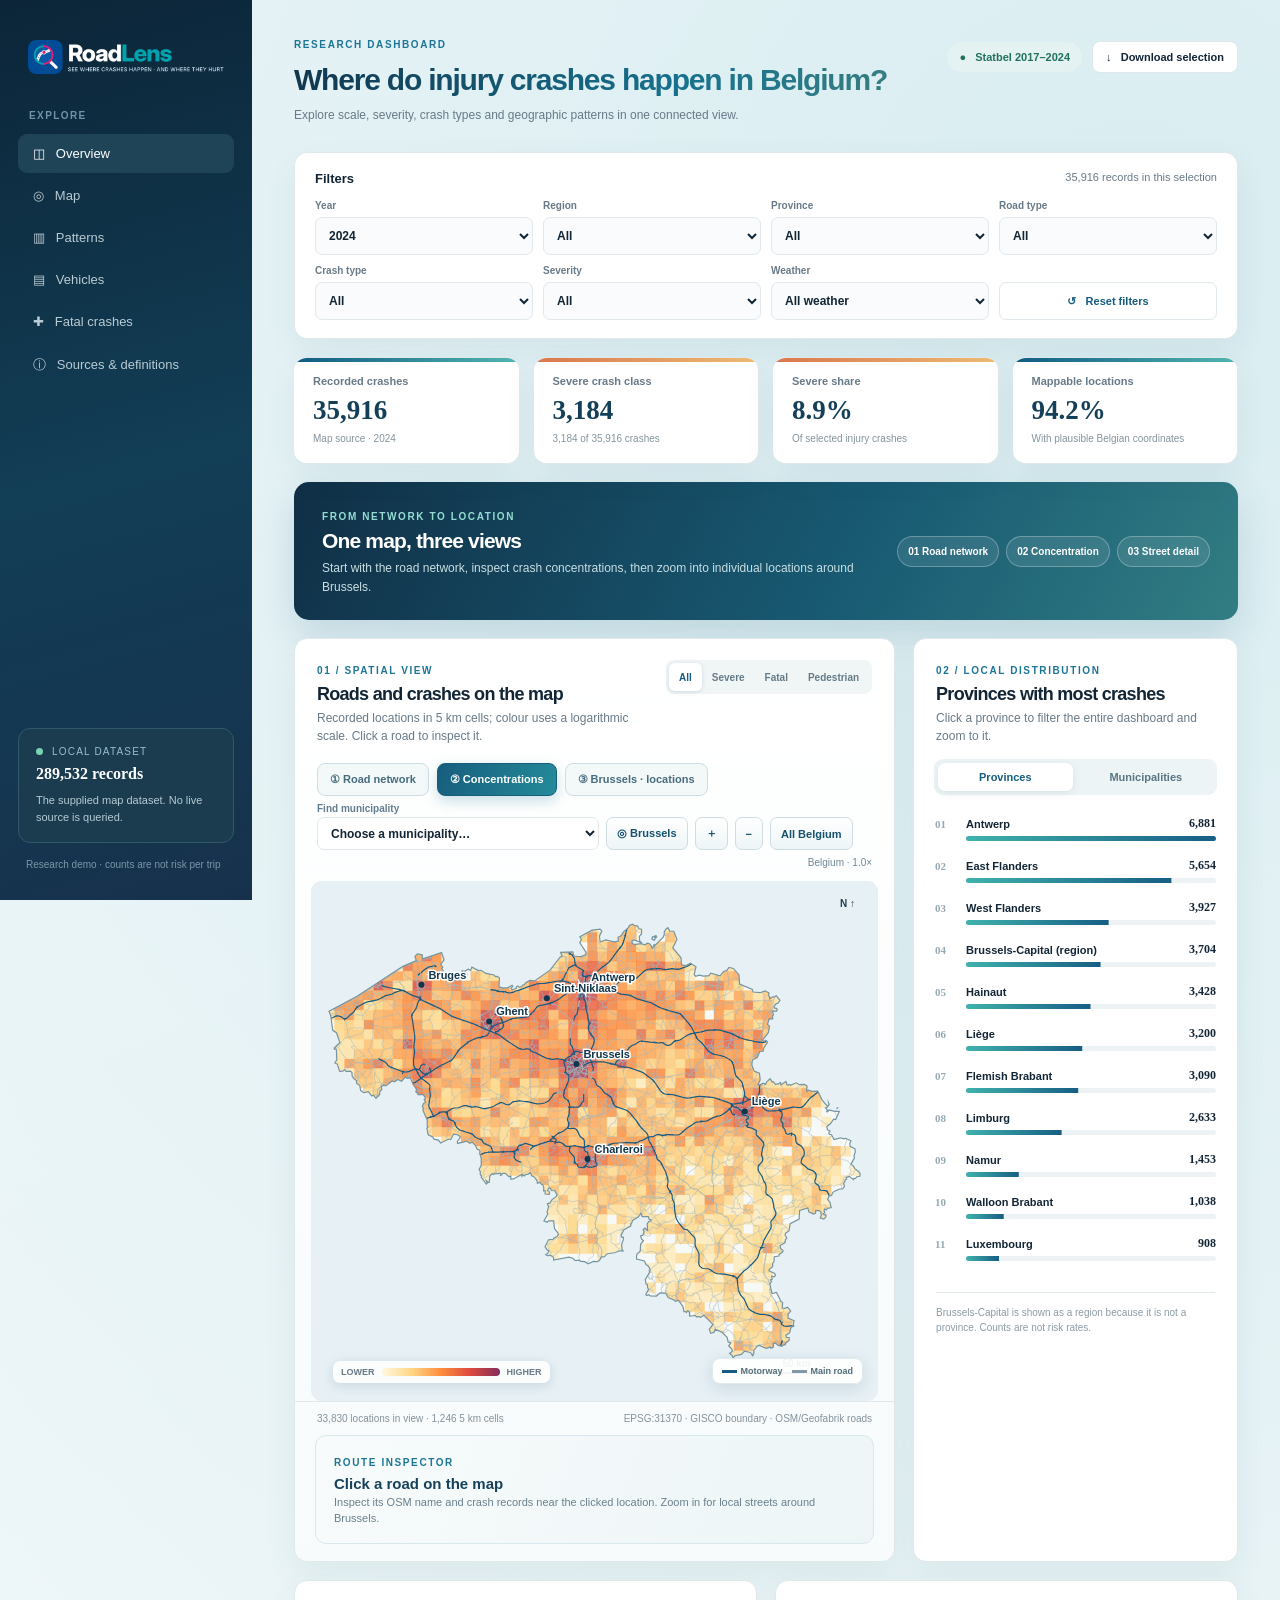
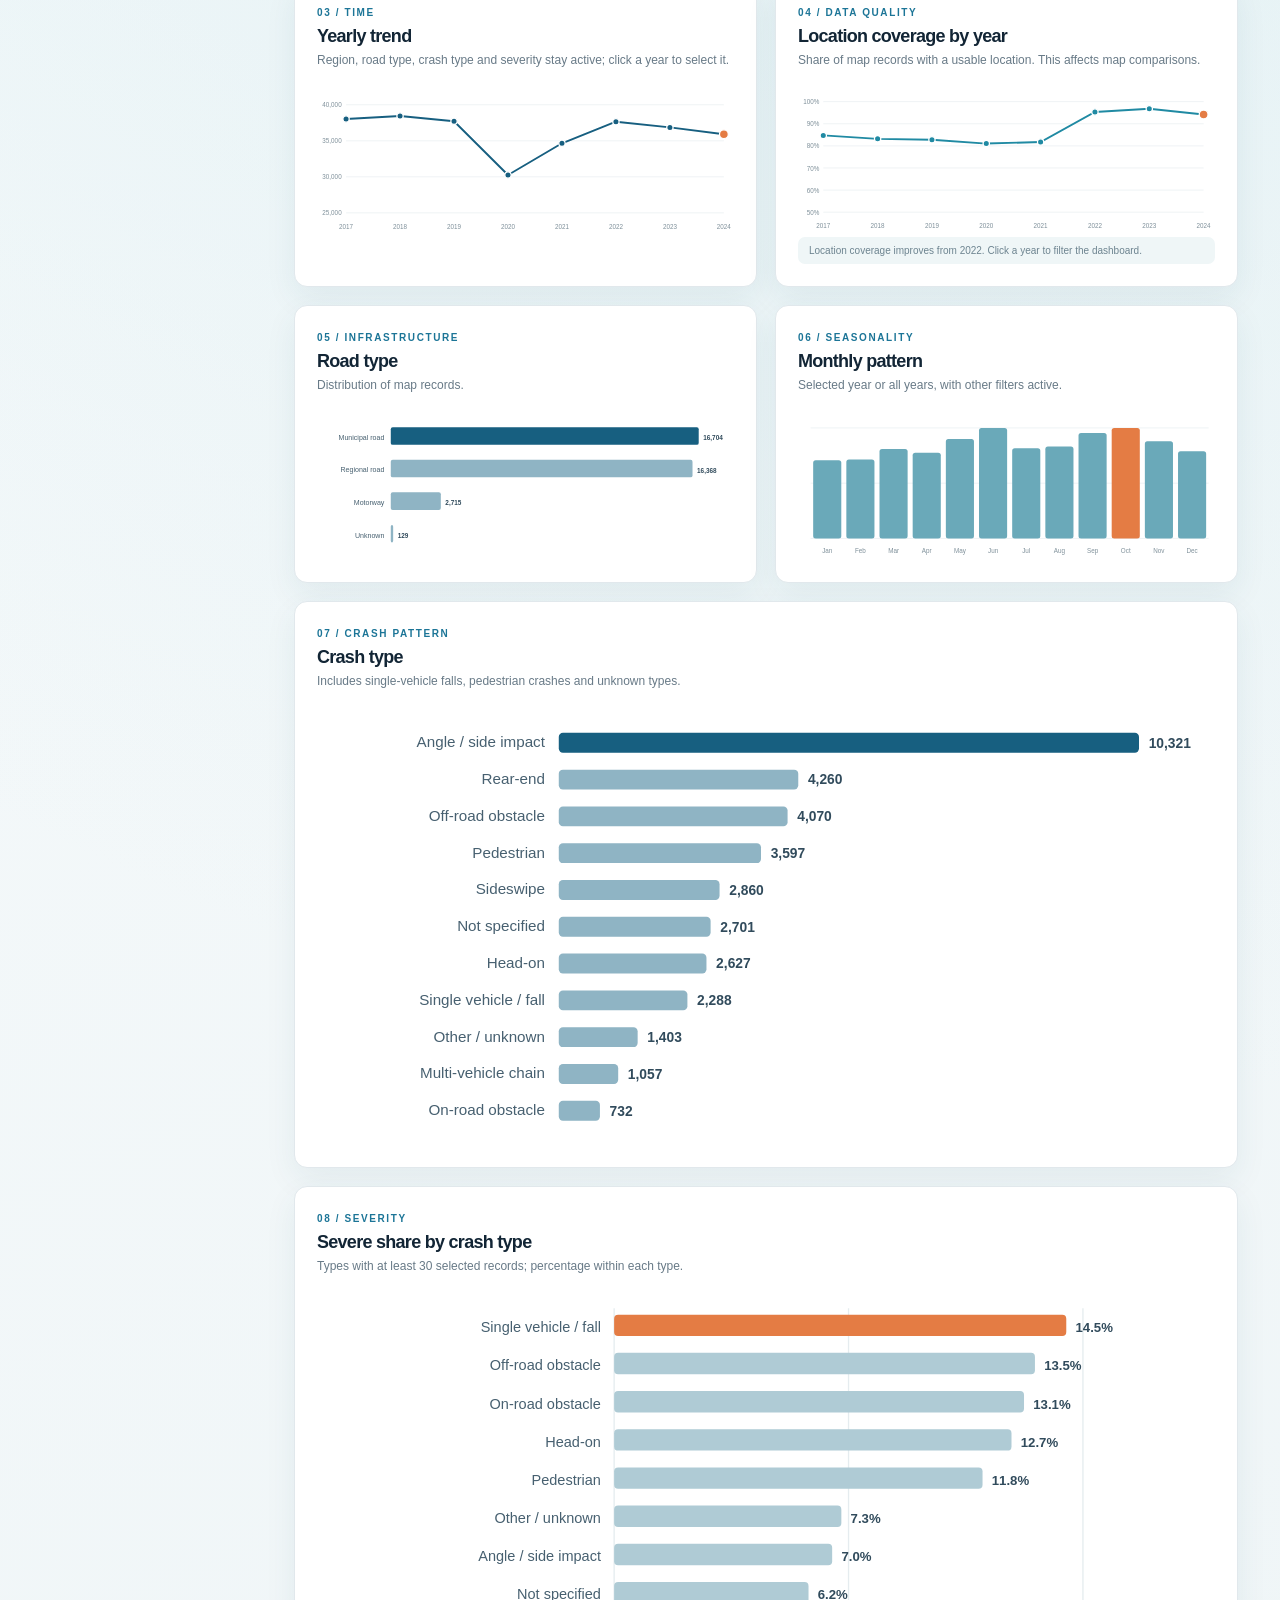
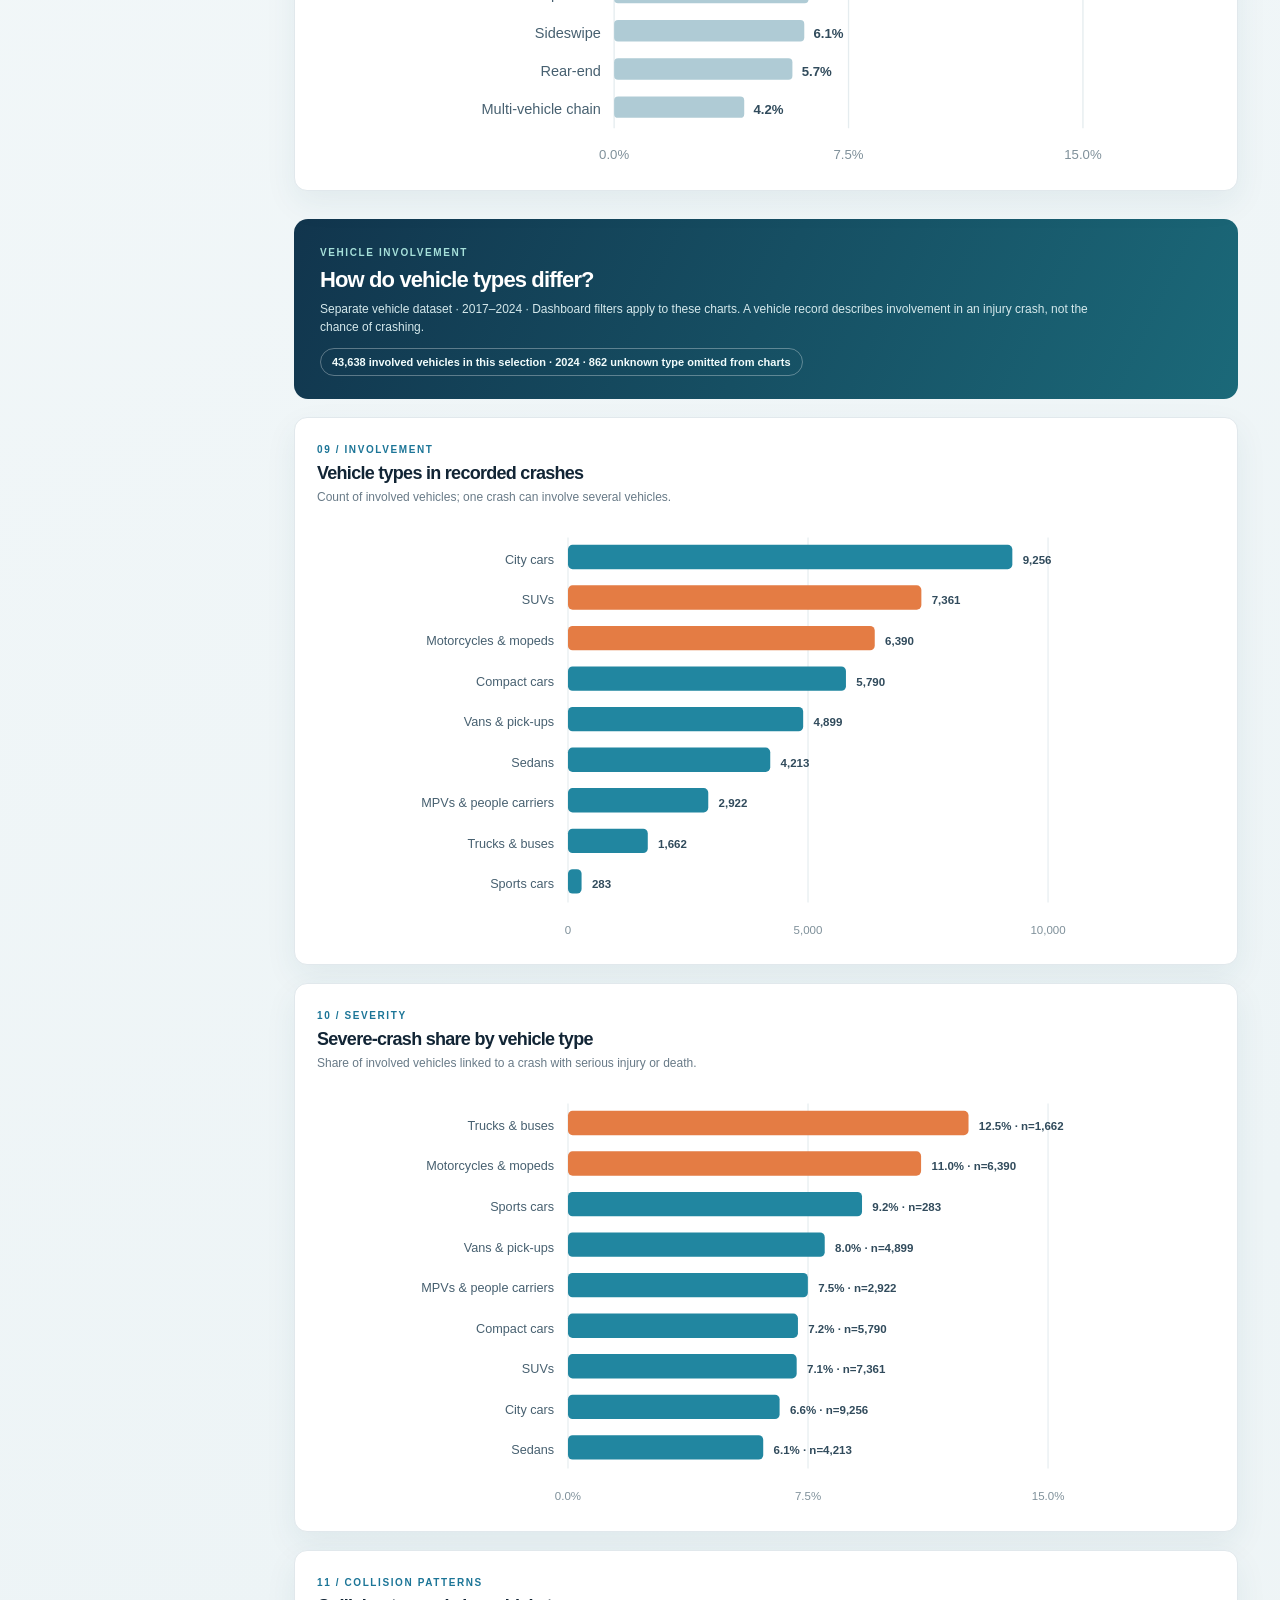
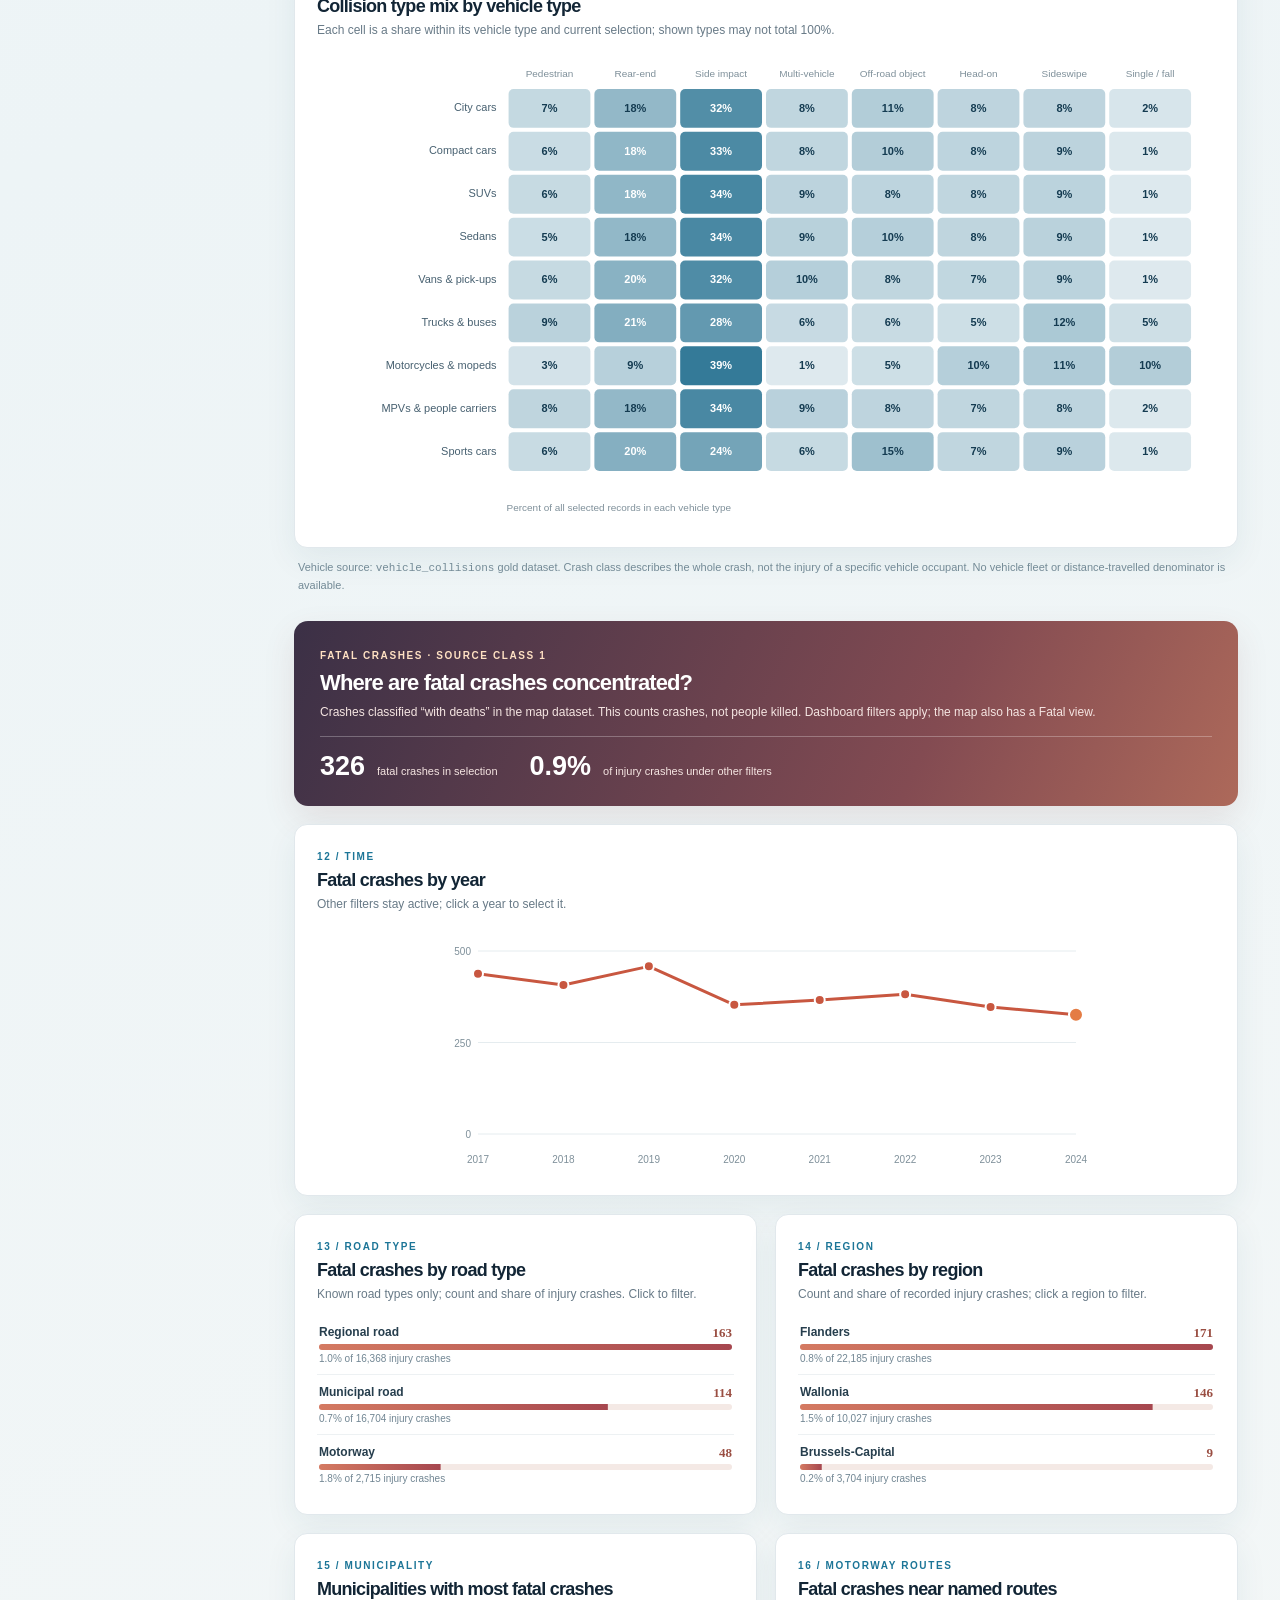
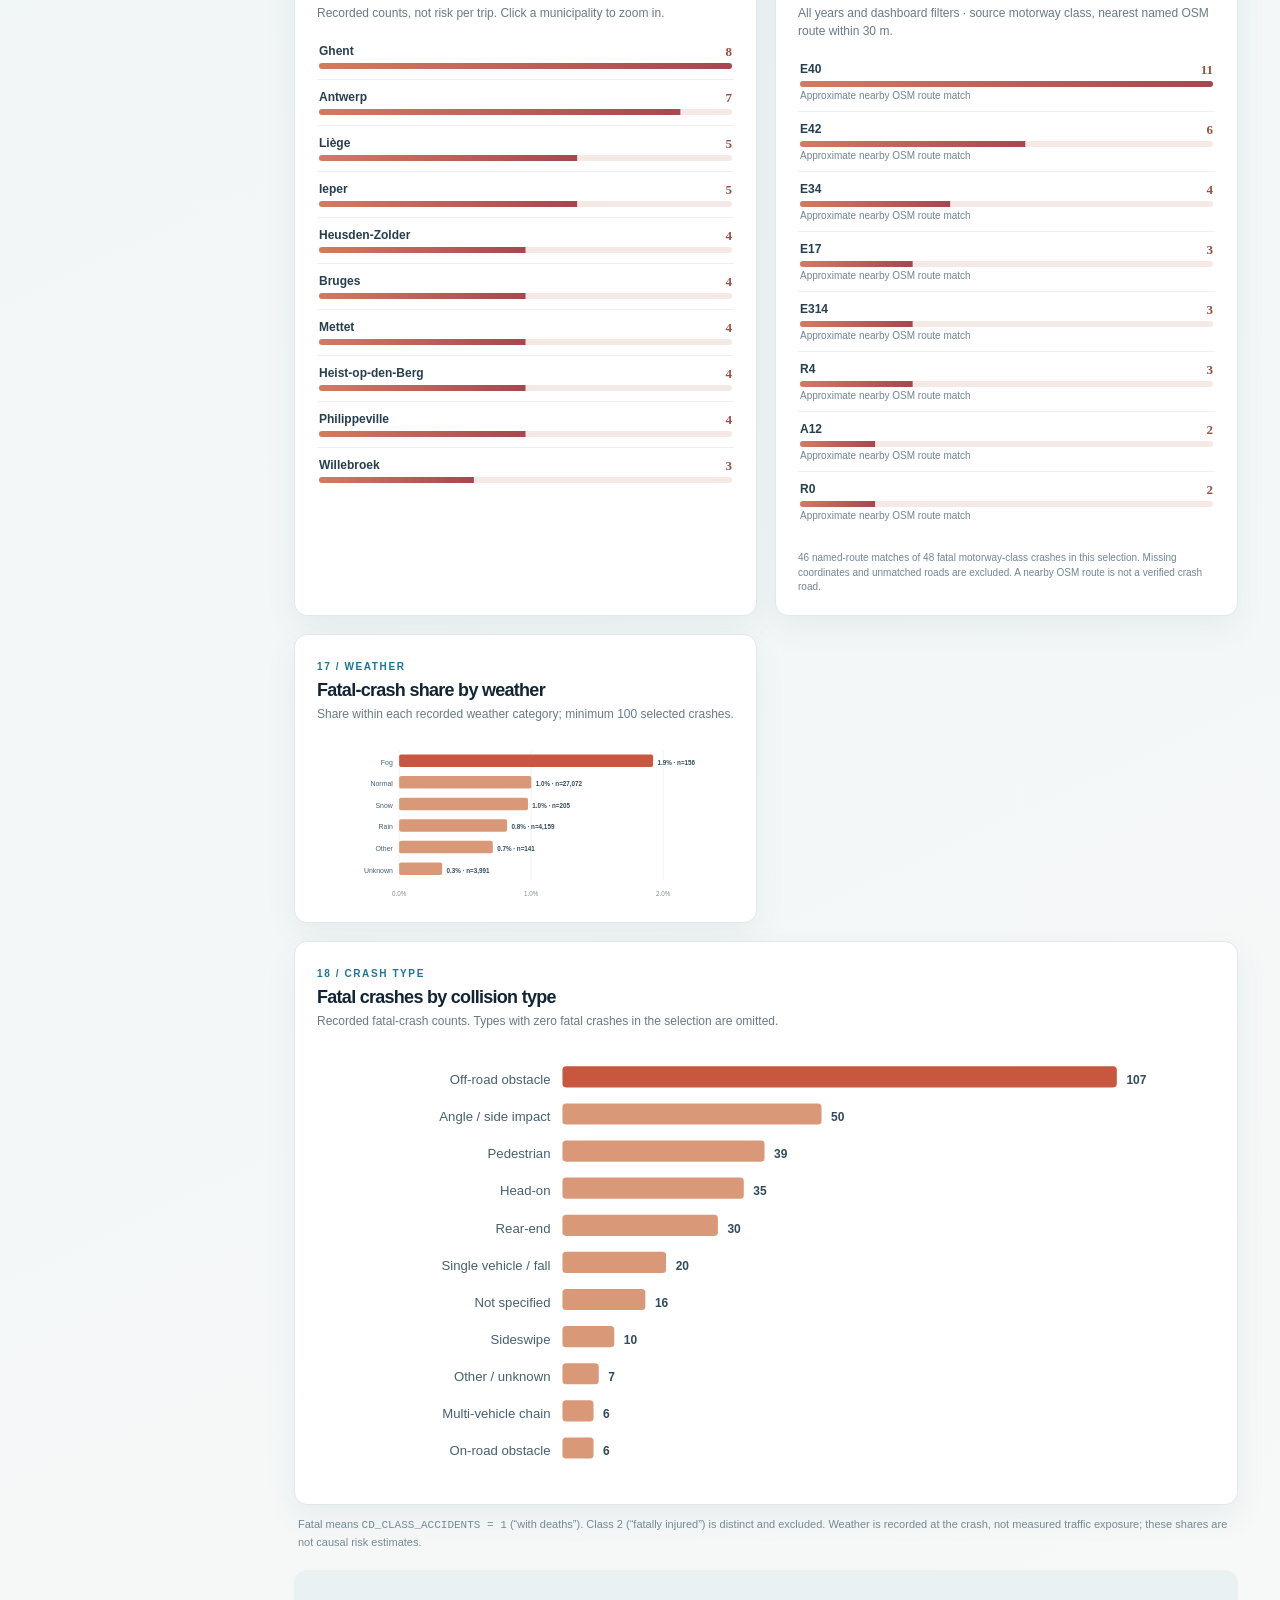
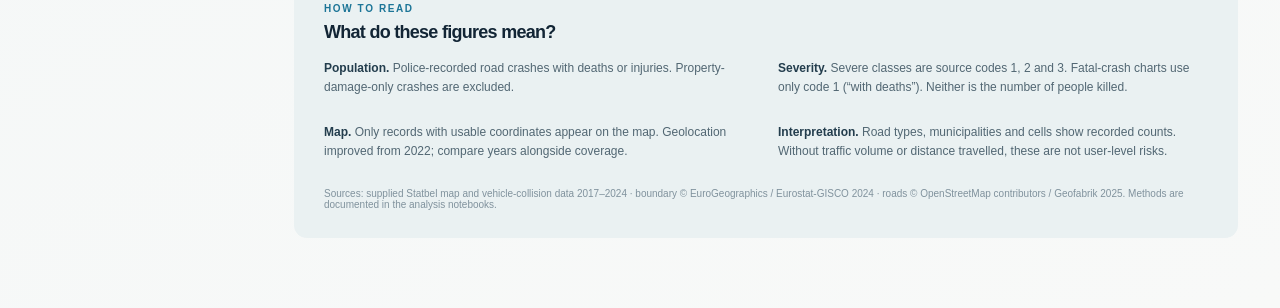
==== commit a266f91c: "Match RoadLens ranking bars across local and website" ====
--- a/projects/roadlens/index.html
+++ b/projects/roadlens/index.html
@@ -1,4 +1,4 @@
-<!doctype html><html lang="en"><head><link rel="icon" type="image/png" href="assets/roadlens-icon.png"><meta charset="utf-8"><meta name="viewport" content="width=device-width,initial-scale=1"><title>RoadLens — Belgian Road Safety Dashboard</title><link rel="stylesheet" href="styles.css"><link rel="stylesheet" href="enhancements.css"></head><body>
+<!doctype html><html lang="en"><head><link rel="icon" type="image/png" href="assets/roadlens-icon.png"><meta charset="utf-8"><meta name="viewport" content="width=device-width,initial-scale=1"><title>RoadLens — Belgian Road Safety Dashboard</title><link rel="stylesheet" href="styles.css"><link rel="stylesheet" href="enhancements.css?v=rank-20261110"></head><body>
 <div class="shell"><aside class="sidebar"><div class="brand"><img class="brand-logo" src="assets/roadlens-logo-dark.png" alt="RoadLens — See where crashes happen and where they hurt"></div><div class="navtitle">EXPLORE</div><nav><a href="#overview" class="active">◫ &nbsp; Overview</a><a href="#map-section">◎ &nbsp; Map</a><a href="#patterns">▥ &nbsp; Patterns</a><a href="#vehicles">▤ &nbsp; Vehicles</a><a href="#fatalities">✚ &nbsp; Fatal crashes</a><a href="#methods">ⓘ &nbsp; Sources & definitions</a></nav><div class="sidebox"><span class="live-dot"></span> LOCAL DATASET<br><strong>289,532 records</strong><p>The supplied map dataset. No live source is queried.</p></div><div class="sidefoot">Research demo · counts are not risk per trip</div></aside>
 <main id="overview"><header class="topbar"><div><span class="eyebrow">RESEARCH DASHBOARD</span><h1>Where do injury crashes happen in Belgium?</h1><p>Explore scale, severity, crash types and geographic patterns in one connected view.</p></div><div class="topright"><span class="badge">● &nbsp; Statbel 2017–2024</span><button id="download" class="outline">↓ &nbsp; Download selection</button></div></header>
 <section class="filters" aria-label="Filters"><div class="filterhead"><strong>Filters</strong><span id="scope">Loading selection…</span></div><div class="filtergrid"><label>Year<select id="year"></select></label><label>Region<select id="region"></select></label><label>Province<select id="province"></select></label><label>Road type<select id="road"></select></label><label>Crash type<select id="collision"></select></label><label>Severity<select id="severity"></select></label><label>Weather<select id="weather"></select></label><button id="reset" class="reset">↺ &nbsp; Reset filters</button></div></section>
@@ -7,5 +7,5 @@
 <section class="grid-map" id="map-section"><article class="panel map-panel"><div class="paneltop"><div><span class="sectionlabel">01 / SPATIAL VIEW</span><h2>Roads and crashes on the map</h2><p id="map-subtitle">Choose a map view to explore patterns at the right scale.</p></div><div id="map-modes" class="segmented" role="group" aria-label="Map measure"><button data-map="all" class="chosen">All</button><button data-map="severe">Severe</button><button data-map="fatal">Fatal</button><button data-map="ped">Pedestrian</button></div></div><div class="scene-tabs" role="group" aria-label="Map view"><button data-scene="network">① Road network</button><button data-scene="heat" class="chosen">② Concentrations</button><button data-scene="detail">③ Brussels · locations</button></div><div class="map-controls"><label for="city">Find municipality <select id="city"><option value="">Choose a municipality…</option></select></label><button id="zoom-brussels" class="map-button">◎ Brussels</button><button id="zoom-in" class="map-button" aria-label="Zoom in">＋</button><button id="zoom-out" class="map-button" aria-label="Zoom out">−</button><button id="zoom-home" class="map-button">All Belgium</button><span id="zoom-level" class="zoom-level">Belgium · 5 km grid</span></div><div class="map-wrap"><canvas id="map" aria-label="Zoomable map of Belgium with roads, crash grid and locations"></canvas><div id="map-tip" class="map-tip" hidden></div><div id="map-legend" class="map-legend"><span>LOWER</span><i></i><span>HIGHER</span></div><div class="road-legend"><span><i class="motorway-line"></i>Motorway</span><span><i class="major-line"></i>Main road</span><span id="local-key"><i class="local-line"></i>Local street</span></div></div><div class="map-footer"><span id="map-note">—</span><span>EPSG:31370 · GISCO boundary · OSM/Geofabrik roads</span></div><div id="route-panel" class="route-panel"><div><span class="sectionlabel">ROUTE INSPECTOR</span><h3>Click a road on the map</h3><p>Inspect its OSM name and crash records near the clicked location. Zoom in for local streets around Brussels.</p></div></div></article><article class="panel municipalities"><div class="paneltop"><div><span class="sectionlabel">02 / LOCAL DISTRIBUTION</span><h2 id="local-title">Provinces with most crashes</h2><p id="local-subtitle">Click a province to filter the entire dashboard and zoom to it.</p></div></div><div class="local-tabs" role="group" aria-label="Local ranking"><button id="show-provinces" class="chosen">Provinces</button><button id="show-municipalities">Municipalities</button></div><div id="province-list" class="rank-list"></div><div id="municipality-list" class="rank-list" hidden></div><div id="local-footnote" class="footnote">Brussels-Capital is shown as a region because it is not a province. Counts are not risk rates.</div></article></section>
 <section class="charts" id="patterns"><article class="panel"><div class="paneltop"><div><span class="sectionlabel">03 / TIME</span><h2>Yearly trend</h2><p id="trend-desc">Other filters stay active; the selected year is highlighted.</p></div></div><div id="trend" class="chart"></div></article><article class="panel"><div class="paneltop"><div><span class="sectionlabel">04 / DATA QUALITY</span><h2>Location coverage by year</h2><p>Share of map records with a usable location. This affects map comparisons.</p></div></div><div id="coverage-chart" class="chart"></div></article><article class="panel"><div class="paneltop"><div><span class="sectionlabel">05 / INFRASTRUCTURE</span><h2>Road type</h2><p>Distribution of map records.</p></div></div><div id="road-chart" class="chart"></div></article><article class="panel"><div class="paneltop"><div><span class="sectionlabel">06 / SEASONALITY</span><h2>Monthly pattern</h2><p>Selected year or all years, with other filters active.</p></div></div><div id="month-chart" class="chart"></div></article><article class="panel wide"><div class="paneltop"><div><span class="sectionlabel">07 / CRASH PATTERN</span><h2>Crash type</h2><p>Includes single-vehicle falls, pedestrian crashes and unknown types.</p></div></div><div id="collision-chart" class="chart bars"></div></article><article class="panel wide"><div class="paneltop"><div><span class="sectionlabel">08 / SEVERITY</span><h2 id="severity-chart-title">Severe share by crash type</h2><p id="severity-chart-note">Types with at least 30 selected records; percentage within each type.</p></div></div><div id="severity-chart" class="chart bars"></div></article></section>
 <section class="vehicle-section" id="vehicles"><div class="vehicle-intro"><span class="sectionlabel">VEHICLE INVOLVEMENT</span><h2>How do vehicle types differ?</h2><p>Separate vehicle dataset · 2017–2024 · Dashboard filters apply to these charts. A vehicle record describes involvement in an injury crash, not the chance of crashing.</p><span id="vehicle-scope" class="vehicle-scope">Loading vehicle summaries…</span></div><div class="charts vehicle-charts"><article class="panel wide"><div class="paneltop"><div><span class="sectionlabel">09 / INVOLVEMENT</span><h2>Vehicle types in recorded crashes</h2><p>Count of involved vehicles; one crash can involve several vehicles.</p></div></div><div id="vehicle-count-chart" class="chart vehicle-chart"></div></article><article class="panel wide"><div class="paneltop"><div><span class="sectionlabel">10 / SEVERITY</span><h2 id="vehicle-severity-title">Severe-crash share by vehicle type</h2><p id="vehicle-severity-note">Share of involved vehicles linked to a crash with serious injury or death.</p></div></div><div id="vehicle-severity-chart" class="chart vehicle-chart"></div></article><article class="panel wide"><div class="paneltop"><div><span class="sectionlabel">11 / COLLISION PATTERNS</span><h2>Collision type mix by vehicle type</h2><p>Each cell is a share within its vehicle type and current selection; shown types may not total 100%.</p></div></div><div id="vehicle-mix-chart" class="chart vehicle-heatmap"></div></article></div><p class="vehicle-footnote">Vehicle source: <code>vehicle_collisions</code> gold dataset. Crash class describes the whole crash, not the injury of a specific vehicle occupant. No vehicle fleet or distance-travelled denominator is available.</p></section><section class="fatal-section" id="fatalities"><div class="fatal-intro"><span class="sectionlabel">FATAL CRASHES · SOURCE CLASS 1</span><h2>Where are fatal crashes concentrated?</h2><p>Crashes classified “with deaths” in the map dataset. This counts crashes, not people killed. Dashboard filters apply; the map also has a Fatal view.</p><div class="fatal-summary"><strong id="fatal-count">—</strong><span>fatal crashes in selection</span><strong id="fatal-share">—</strong><span>of injury crashes under other filters</span></div></div><div class="charts fatal-charts fatal-trend-top"><article class="panel wide"><div class="paneltop"><div><span class="sectionlabel">12 / TIME</span><h2>Fatal crashes by year</h2><p>Other filters stay active; click a year to select it.</p></div></div><div id="fatal-trend-chart" class="chart"></div></article></div><div class="charts fatal-charts fatal-breakdowns"><article class="panel"><div class="paneltop"><div><span class="sectionlabel">13 / ROAD TYPE</span><h2>Fatal crashes by road type</h2><p>Known road types only; count and share of injury crashes. Click to filter.</p></div></div><div id="fatal-road-chart" class="fatal-rank-list"></div></article><article class="panel"><div class="paneltop"><div><span class="sectionlabel">14 / REGION</span><h2>Fatal crashes by region</h2><p>Count and share of recorded injury crashes; click a region to filter.</p></div></div><div id="fatal-region-chart" class="fatal-rank-list"></div></article><article class="panel"><div class="paneltop"><div><span class="sectionlabel">15 / MUNICIPALITY</span><h2>Municipalities with most fatal crashes</h2><p>Recorded counts, not risk per trip. Click a municipality to zoom in.</p></div></div><div id="fatal-municipality-chart" class="fatal-rank-list"></div></article><article class="panel"><div class="paneltop"><div><span class="sectionlabel">16 / MOTORWAY ROUTES</span><h2>Fatal crashes near named routes</h2><p>All years and dashboard filters · source motorway class, nearest named OSM route within 30 m.</p></div></div><div id="fatal-route-chart" class="fatal-rank-list"></div><p id="fatal-route-note" class="fatal-rank-note">Approximate location matching.</p></article></div><div class="charts fatal-charts"><article class="panel"><div class="paneltop"><div><span class="sectionlabel">17 / WEATHER</span><h2 id="fatal-weather-title">Fatal-crash share by weather</h2><p id="fatal-weather-note">Share within each recorded weather category; minimum 100 selected crashes.</p></div></div><div id="fatal-weather-chart" class="chart"></div></article><article class="panel wide"><div class="paneltop"><div><span class="sectionlabel">18 / CRASH TYPE</span><h2>Fatal crashes by collision type</h2><p>Recorded fatal-crash counts. Types with zero fatal crashes in the selection are omitted.</p></div></div><div id="fatal-type-chart" class="chart bars"></div></article></div><p class="fatal-footnote">Fatal means <code>CD_CLASS_ACCIDENTS = 1</code> (“with deaths”). Class 2 (“fatally injured”) is distinct and excluded. Weather is recorded at the crash, not measured traffic exposure; these shares are not causal risk estimates.</p></section><section id="methods" class="methods"><div><span class="sectionlabel">HOW TO READ</span><h2>What do these figures mean?</h2></div><div class="methodgrid"><p><strong>Population.</strong> Police-recorded road crashes with deaths or injuries. Property-damage-only crashes are excluded.</p><p><strong>Severity.</strong> Severe classes are source codes 1, 2 and 3. Fatal-crash charts use only code 1 (“with deaths”). Neither is the number of people killed.</p><p><strong>Map.</strong> Only records with usable coordinates appear on the map. Geolocation improved from 2022; compare years alongside coverage.</p><p><strong>Interpretation.</strong> Road types, municipalities and cells show recorded counts. Without traffic volume or distance travelled, these are not user-level risks.</p></div><p class="source">Sources: supplied Statbel map and vehicle-collision data 2017–2024 · boundary © EuroGeographics / Eurostat-GISCO 2024 · roads © OpenStreetMap contributors / Geofabrik 2025. Methods are documented in the analysis notebooks.</p></section>
-</main></div><script src="vehicleCharts.js?v=fatal-filter-20261109"></script><script src="fatalCharts.js?v=fatal-trend-first-20261109"></script><script src="app.js?v=fatal-routes-all-years-20261109"></script><script src="map.js?v=fatal-filter-20261109"></script><script src="charts.js?v=coverage-50-100"></script></body></html>
+</main></div><script src="vehicleCharts.js?v=fatal-filter-20261109"></script><script src="fatalCharts.js?v=rank-20261110"></script><script src="app.js?v=rank-20261110"></script><script src="map.js?v=fatal-filter-20261109"></script><script src="charts.js?v=coverage-50-100"></script></body></html>
 
--- a/projects/roadlens/enhancements.css
+++ b/projects/roadlens/enhancements.css
@@ -71,3 +71,4 @@
 .fatal-breakdowns{margin-bottom:18px}.fatal-rank-list{padding:2px 22px 20px}.fatal-rank{display:grid;grid-template-columns:minmax(0,1fr) auto;gap:3px 12px;padding:10px 2px;border-bottom:1px solid #edf1f3}.fatal-rank:last-child{border-bottom:0}.fatal-rank-label{font-size:12px;font-weight:750;color:#263e4d;overflow:hidden;text-overflow:ellipsis;white-space:nowrap}.fatal-rank strong{font:800 13px Manrope;color:#9a4e42}.fatal-rank-track{grid-column:1/-1;height:6px;border-radius:6px;background:#f4e9e5;overflow:hidden}.fatal-rank-track span{display:block;height:100%;border-radius:6px;background:linear-gradient(90deg,#d47a62,#a6474f)}.fatal-rank small{grid-column:1/-1;font-size:10px;color:#718693}.fatal-rank.chart-hit:hover .fatal-rank-label,.fatal-rank.chart-hit:focus-visible .fatal-rank-label{color:#b84e45}.fatal-rank-note{margin:0 22px 20px;color:#718693;font-size:10px;line-height:1.45}.fatal-rank-list .empty{padding:25px 0}
 
 .fatal-trend-top{margin-bottom:18px}.fatal-trend-top .chart svg{height:240px}
+.rank .track .rank-meter,.fatal-rank-track .rank-meter{display:block;width:100%;height:100%}
